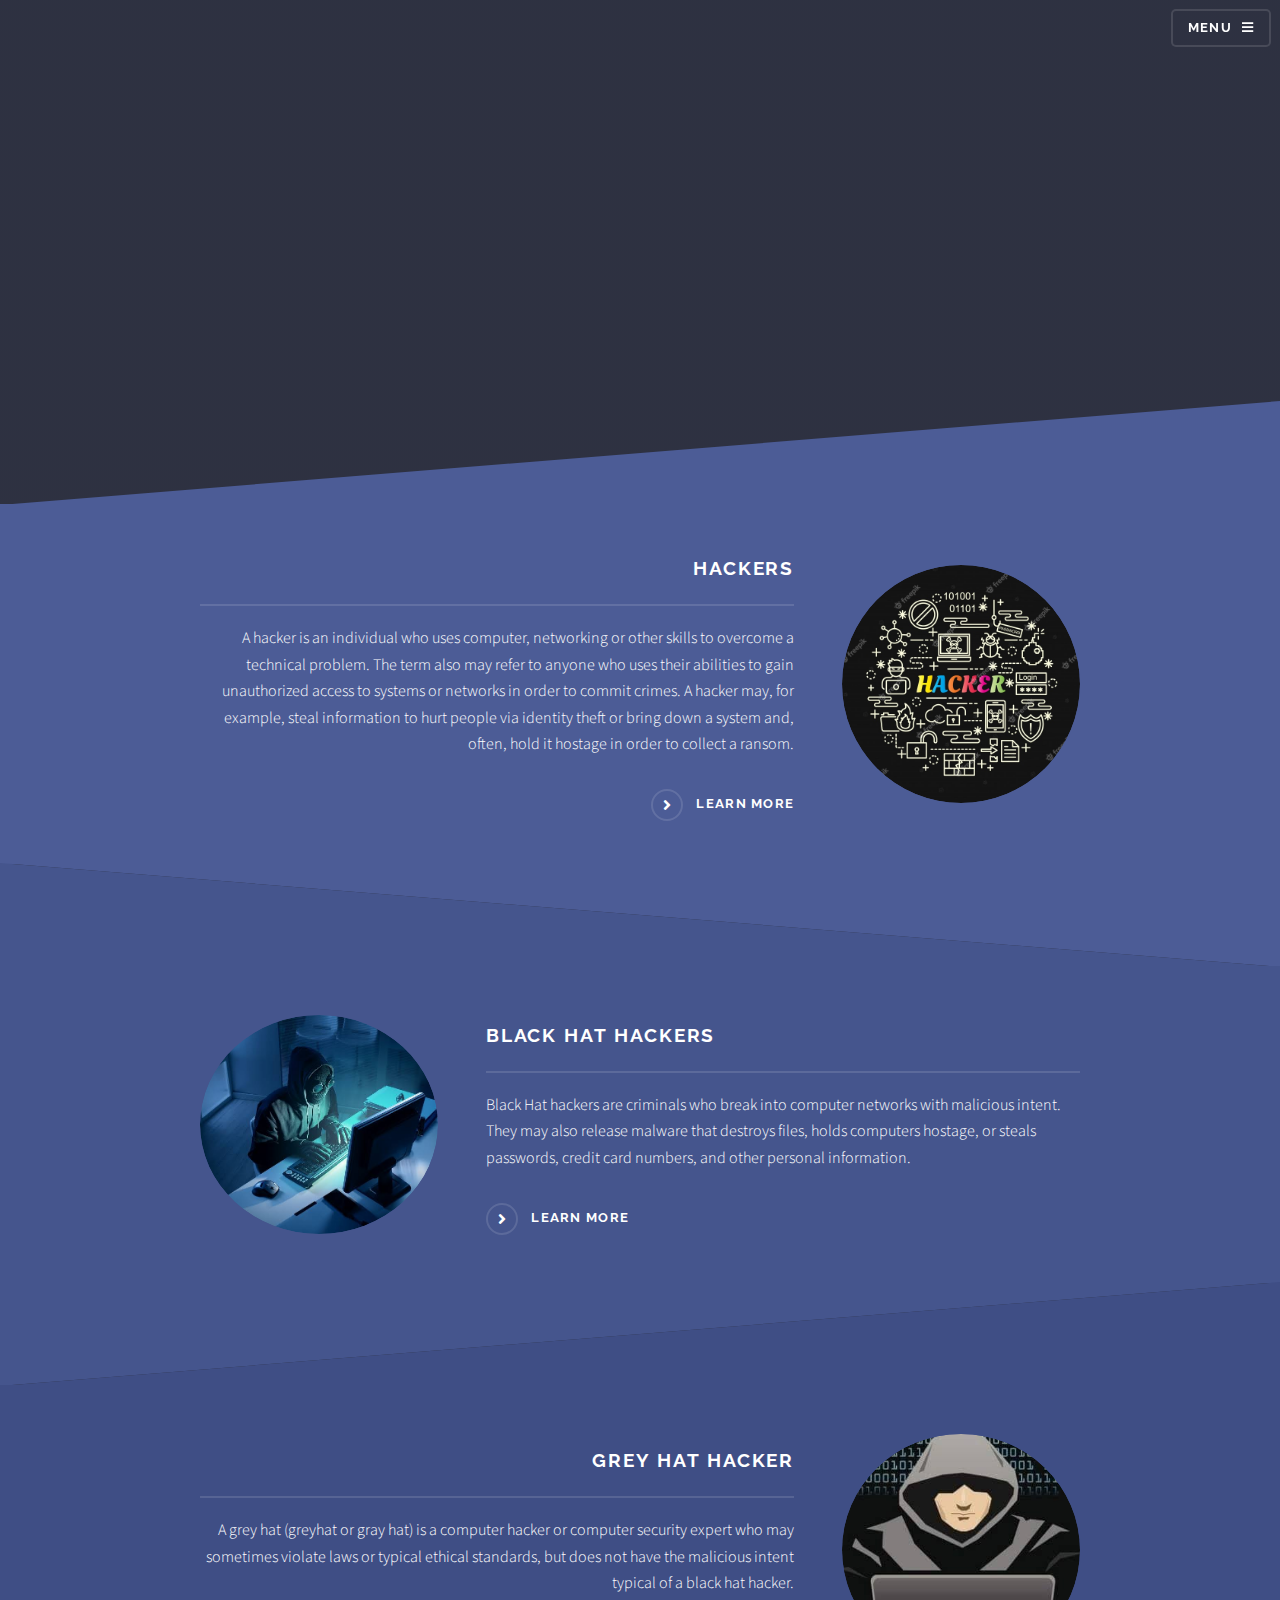
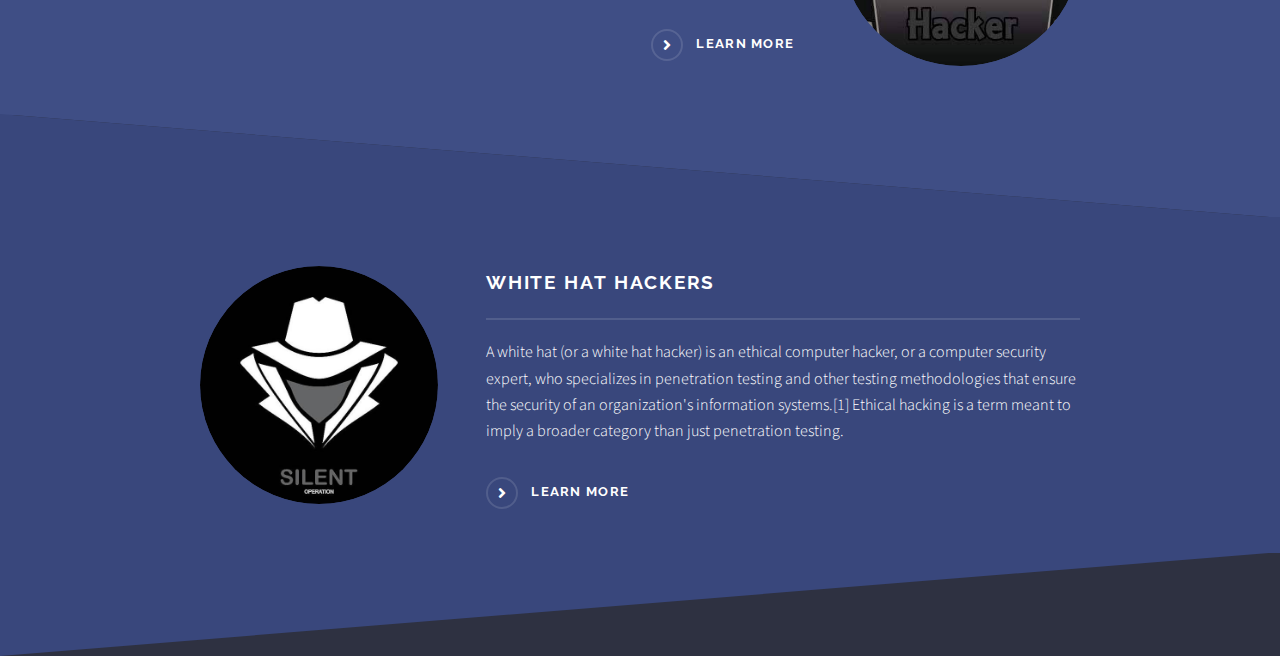
==== index.html @ c1734dd4 "Update index.html" ====
<!DOCTYPE HTML>
<!--
	Solid State by HTML5 UP
	html5up.net | @ajlkn
	Free for personal and commercial use under the CCA 3.0 license (html5up.net/license)
-->
<html>
	<head>
		<title>Portfolio</title>
		<meta charset="utf-8" />
		<meta name="viewport" content="width=device-width, initial-scale=1, user-scalable=no" />
		<link rel="stylesheet" href="assets/css/main.css" />
		<noscript><link rel="stylesheet" href="assets/css/noscript.css" /></noscript>
	</head>
	<body class="is-preload">

		<!-- Page Wrapper -->
			<div id="page-wrapper">

				<!-- Header -->
					<header id="header" class="alt">
						<h1><a href="index.html">Ethical Hacking</a></h1>
						<nav>
							<a href="#menu">Menu</a>
						</nav>
					</header>

				<!-- Menu -->
					<nav id="menu">
						<div class="inner">
							<h2>Menu</h2>
							<ul class="links">
								<li><a href="index.html">Home</a></li>
								<li><a href="#">Hacking Methods</a></li>
								<li><a href="#">Python</a></li>
								<li><a href="#">Log In</a></li>
								<li><a href="#">Sign Up</a></li>
							</ul>
							<a href="#" class="close">Close</a>
						</div>
					</nav>

				<!-- Banner -->
					<section id="banner">
						<div class="inner">
							<div class="logo"><span class="icon fa-gem"></span></div>
							<h2>Ethical Hacking</h2>
							<p>Hackers and Types of Hackers</p>
						</div>
					</section>

				<!-- Wrapper -->
					<section id="wrapper">

						<!-- One -->
							<section id="one" class="wrapper spotlight style1">
								<div class="inner">
									<a href="#" class="image"><img src="images/hacker.jpg" alt="" /></a>
									<div class="content">
										<h2 class="major">Hackers</h2>
										<p>A hacker is an individual who uses computer, networking or other skills to overcome a technical problem. The term also may refer to anyone who uses their abilities to gain unauthorized access to systems or networks in order to commit crimes. A hacker may, for example, steal information to hurt people via identity theft or bring down a system and, often, hold it hostage in order to collect a ransom.</p>
										<a href="https://en.m.wikipedia.org/wiki/Hacker" class="special">Learn more</a>
									</div>
								</div>
							</section>

						<!-- Two -->
							<section id="two" class="wrapper alt spotlight style2">
								<div class="inner">
									<a href="#" class="image"><img src="images/black.jpeg" alt="" /></a>
									<div class="content">
										<h2 class="major">Black Hat Hackers</h2>
										<p>Black Hat hackers are criminals who break into computer networks with malicious intent. They may also release malware that destroys files, holds computers hostage, or steals passwords, credit card numbers, and other personal information.</p>
										<a href="https://www.kaspersky.com/resource-center/threats/black-hat-hacker" class="special">Learn more</a>
									</div>
								</div>
							</section>

						<!-- Three -->
							<section id="three" class="wrapper spotlight style3">
								<div class="inner">
									<a href="#" class="image"><img src="images/grey1.jpeg" alt="" /></a>
									<div class="content">
										<h2 class="major">Grey Hat Hacker</h2>
										<p>A grey hat (greyhat or gray hat) is a computer hacker or computer security expert who may sometimes violate laws or typical ethical standards, but does not have the malicious intent typical of a black hat hacker.</p>
										<a href="https://en.m.wikipedia.org/wiki/Grey_hat" class="special">Learn more</a>
									</div>
								</div>
							</section>

      <!-- four -->
							<section id="four" class="wrapper alt spotlight style4">
								<div class="inner">
									<a href="#" class="image"><img src="images/white1.jpeg" alt="" /></a>
									<div class="content">
										<h2 class="major">White Hat Hackers</h2>
										<p>A white hat (or a white hat hacker) is an ethical computer hacker, or a computer security expert, who specializes in penetration testing and other testing methodologies that ensure the security of an organization's information systems.[1] Ethical hacking is a term meant to imply a broader category than just penetration testing.</p>
										<a href="https://en.m.wikipedia.org/wiki/White_hat_(computer_security)" class="special">Learn more</a>
									</div>
								</div>
							</section>

					</section>
			</div>

		<!-- Scripts -->
			<script src="assets/js/jquery.min.js"></script>
			<script src="assets/js/jquery.scrollex.min.js"></script>
			<script src="assets/js/browser.min.js"></script>
			<script src="assets/js/breakpoints.min.js"></script>
			<script src="assets/js/util.js"></script>
			<script src="assets/js/main.js"></script>

	</body>
</html>
---- assets/css/main.css ----
@import url(fontawesome-all.min.css);
@import url("https://fonts.googleapis.com/css?family=Raleway:200,700|Source+Sans+Pro:300,600,300italic,600italic");

/*
	Solid State by HTML5 UP
	html5up.net | @ajlkn
	Free for personal and commercial use under the CCA 3.0 license (html5up.net/license)
*/

html, body, div, span, applet, object,
iframe, h1, h2, h3, h4, h5, h6, p, blockquote,
pre, a, abbr, acronym, address, big, cite,
code, del, dfn, em, img, ins, kbd, q, s, samp,
small, strike, strong, sub, sup, tt, var, b,
u, i, center, dl, dt, dd, ol, ul, li, fieldset,
form, label, legend, table, caption, tbody,
tfoot, thead, tr, th, td, article, aside,
canvas, details, embed, figure, figcaption,
footer, header, hgroup, menu, nav, output, ruby,
section, summary, time, mark, audio, video {
	margin: 0;
	padding: 0;
	border: 0;
	font-size: 100%;
	font: inherit;
	vertical-align: baseline;}

article, aside, details, figcaption, figure,
footer, header, hgroup, menu, nav, section {
	display: block;}

body {
	line-height: 1;
}

ol, ul {
	list-style: none;
}

blockquote, q {
	quotes: none;
}

	blockquote:before, blockquote:after, q:before, q:after {
		content: '';
		content: none;
	}

table {
	border-collapse: collapse;
	border-spacing: 0;
}

body {
	-webkit-text-size-adjust: none;
}

mark {
	background-color: transparent;
	color: inherit;
}

input::-moz-focus-inner {
	border: 0;
	padding: 0;
}

input, select, textarea {
	-moz-appearance: none;
	-webkit-appearance: none;
	-ms-appearance: none;
	appearance: none;
}

/* Basic */

	@-ms-viewport {
		width: device-width;
	}

	body {
		-ms-overflow-style: scrollbar;
	}

	@media screen and (max-width: 480px) {

		html, body {
			min-width: 320px;
		}

	}

	html {
		box-sizing: border-box;
	}

	*, *:before, *:after {
		box-sizing: inherit;
	}

	body {
		background-color: #2e3141;
		background-image: linear-gradient(to top, rgba(46, 49, 65, 0.8), rgba(46, 49, 65, 0.8)), url("../../images/bg.jpg");
		background-size: auto, cover;
		background-attachment: fixed, fixed;
		background-position: center, center;
	}

		body.is-preload *, body.is-preload *:before, body.is-preload *:after {
			-moz-animation: none !important;
			-webkit-animation: none !important;
			-ms-animation: none !important;
			animation: none !important;
			-moz-transition: none !important;
			-webkit-transition: none !important;
			-ms-transition: none !important;
			transition: none !important;
		}

/* Type */

	body, input, select, textarea {
		color: #ffffff;
		font-family: "Source Sans Pro", Helvetica, sans-serif;
		font-size: 16.5pt;
		font-weight: 300;
		line-height: 1.65;
	}

		@media screen and (max-width: 1680px) {

			body, input, select, textarea {
				font-size: 13pt;
			}

		}

		@media screen and (max-width: 1280px) {

			body, input, select, textarea {
				font-size: 12pt;
			}

		}

		@media screen and (max-width: 980px) {

			body, input, select, textarea {
				font-size: 12pt;
			}

		}

		@media screen and (max-width: 736px) {

			body, input, select, textarea {
				font-size: 12pt;
			}

		}

		@media screen and (max-width: 480px) {

			body, input, select, textarea {
				font-size: 12pt;
			}

		}

	a {
		-moz-transition: color 0.2s ease-in-out, border-bottom-color 0.2s ease-in-out;
		-webkit-transition: color 0.2s ease-in-out, border-bottom-color 0.2s ease-in-out;
		-ms-transition: color 0.2s ease-in-out, border-bottom-color 0.2s ease-in-out;
		transition: color 0.2s ease-in-out, border-bottom-color 0.2s ease-in-out;
		border-bottom: dotted 1px rgba(255, 255, 255, 0.35);
		color: #ffffff;
		text-decoration: none;
	}

		a:hover {
			border-bottom-color: transparent;
			color: #ffffff !important;
		}

		a.special:not(.button) {
			text-decoration: none;
			border-bottom: 0;
			display: block;
			font-family: Raleway, Helvetica, sans-serif;
			font-size: 0.8em;
			font-weight: 700;
			letter-spacing: 0.1em;
			margin: 0 0 2em 0;
			text-transform: uppercase;
		}

			a.special:not(.button):before {
				-moz-osx-font-smoothing: grayscale;
				-webkit-font-smoothing: antialiased;
				display: inline-block;
				font-style: normal;
				font-variant: normal;
				text-rendering: auto;
				line-height: 1;
				text-transform: none !important;
				font-family: 'Font Awesome 5 Free';
				font-weight: 900;
			}

			a.special:not(.button):before {
				-moz-transition: background-color 0.2s ease-in-out;
				-webkit-transition: background-color 0.2s ease-in-out;
				-ms-transition: background-color 0.2s ease-in-out;
				transition: background-color 0.2s ease-in-out;
				border-radius: 100%;
				border: solid 2px rgba(255, 255, 255, 0.125);
				content: '\f105';
				display: inline-block;
				font-size: 1.25em;
				height: 2em;
				line-height: 1.75em;
				margin-right: 0.85em;
				text-align: center;
				text-indent: 0.15em;
				vertical-align: middle;
				width: 2em;
			}

			a.special:not(.button):hover:before {
				background-color: rgba(255, 255, 255, 0.025);
			}

			a.special:not(.button):active:before {
				background-color: rgba(255, 255, 255, 0.075);
			}

	strong, b {
		color: #ffffff;
		font-weight: 600;
	}

	em, i {
		font-style: italic;
	}

	p {
		margin: 0 0 2em 0;
	}

	h1, h2, h3, h4, h5, h6 {
		color: #ffffff;
		font-family: Raleway, Helvetica, sans-serif;
		font-weight: 700;
		letter-spacing: 0.1em;
		margin: 0 0 1em 0;
		text-transform: uppercase;
	}

		h1 a, h2 a, h3 a, h4 a, h5 a, h6 a {
			color: inherit;
			text-decoration: none;
			border-bottom: 0;
		}

		h1 span, h2 span, h3 span, h4 span, h5 span, h6 span {
			font-weight: 200;
		}

		h1.major, h2.major, h3.major, h4.major, h5.major, h6.major {
			padding-bottom: 1em;
			border-bottom: solid 2px rgba(255, 255, 255, 0.125);
		}

	h2 {
		font-size: 1.2em;
	}

	h3 {
		font-size: 0.9em;
	}

	h4 {
		font-size: 0.7em;
	}

	h5 {
		font-size: 0.7em;
	}

	h6 {
		font-size: 0.7em;
	}

	@media screen and (max-width: 736px) {

		h2 {
			font-size: 1em;
		}

		h3 {
			font-size: 0.8em;
		}

	}

	sub {
		font-size: 0.8em;
		position: relative;
		top: 0.5em;
	}

	sup {
		font-size: 0.8em;
		position: relative;
		top: -0.5em;
	}

	blockquote {
		border-left: solid 4px rgba(255, 255, 255, 0.125);
		font-style: italic;
		margin: 0 0 2em 0;
		padding: 0.5em 0 0.5em 2em;
	}

	code {
		background: rgba(255, 255, 255, 0.025);
		border-radius: 5px;
		border: solid 2px rgba(255, 255, 255, 0.125);
		font-family: "Courier New", monospace;
		font-size: 0.9em;
		margin: 0 0.25em;
		padding: 0.25em 0.65em;
	}

	pre {
		-webkit-overflow-scrolling: touch;
		font-family: "Courier New", monospace;
		font-size: 0.9em;
		margin: 0 0 2em 0;
	}

		pre code {
			display: block;
			line-height: 1.75em;
			padding: 1em 1.5em;
			overflow-x: auto;
		}

	hr {
		border: 0;
		border-bottom: solid 2px rgba(255, 255, 255, 0.125);
		margin: 2.5em 0;
	}

		hr.major {
			margin: 4em 0;
		}

	.align-left {
		text-align: left;
	}

	.align-center {
		text-align: center;
	}

	.align-right {
		text-align: right;
	}

/* Row */

	.row {
		display: flex;
		flex-wrap: wrap;
		box-sizing: border-box;
		align-items: stretch;
	}

		.row > * {
			box-sizing: border-box;
		}

		.row.gtr-uniform > * > :last-child {
			margin-bottom: 0;
		}

		.row.aln-left {
			justify-content: flex-start;
		}

		.row.aln-center {
			justify-content: center;
		}

		.row.aln-right {
			justify-content: flex-end;
		}

		.row.aln-top {
			align-items: flex-start;
		}

		.row.aln-middle {
			align-items: center;
		}

		.row.aln-bottom {
			align-items: flex-end;
		}

		.row > .imp {
			order: -1;
		}

		.row > .col-1 {
			width: 8.33333%;
		}

		.row > .off-1 {
			margin-left: 8.33333%;
		}

		.row > .col-2 {
			width: 16.66667%;
		}

		.row > .off-2 {
			margin-left: 16.66667%;
		}

		.row > .col-3 {
			width: 25%;
		}

		.row > .off-3 {
			margin-left: 25%;
		}

		.row > .col-4 {
			width: 33.33333%;
		}

		.row > .off-4 {
			margin-left: 33.33333%;
		}

		.row > .col-5 {
			width: 41.66667%;
		}

		.row > .off-5 {
			margin-left: 41.66667%;
		}

		.row > .col-6 {
			width: 50%;
		}

		.row > .off-6 {
			margin-left: 50%;
		}

		.row > .col-7 {
			width: 58.33333%;
		}

		.row > .off-7 {
			margin-left: 58.33333%;
		}

		.row > .col-8 {
			width: 66.66667%;
		}

		.row > .off-8 {
			margin-left: 66.66667%;
		}

		.row > .col-9 {
			width: 75%;
		}

		.row > .off-9 {
			margin-left: 75%;
		}

		.row > .col-10 {
			width: 83.33333%;
		}

		.row > .off-10 {
			margin-left: 83.33333%;
		}

		.row > .col-11 {
			width: 91.66667%;
		}

		.row > .off-11 {
			margin-left: 91.66667%;
		}

		.row > .col-12 {
			width: 100%;
		}

		.row > .off-12 {
			margin-left: 100%;
		}

		.row.gtr-0 {
			margin-top: 0;
			margin-left: 0em;
		}

			.row.gtr-0 > * {
				padding: 0 0 0 0em;
			}

			.row.gtr-0.gtr-uniform {
				margin-top: 0em;
			}

				.row.gtr-0.gtr-uniform > * {
					padding-top: 0em;
				}

		.row.gtr-25 {
			margin-top: 0;
			margin-left: -0.4375em;
		}

			.row.gtr-25 > * {
				padding: 0 0 0 0.4375em;
			}

			.row.gtr-25.gtr-uniform {
				margin-top: -0.4375em;
			}

				.row.gtr-25.gtr-uniform > * {
					padding-top: 0.4375em;
				}

		.row.gtr-50 {
			margin-top: 0;
			margin-left: -0.875em;
		}

			.row.gtr-50 > * {
				padding: 0 0 0 0.875em;
			}

			.row.gtr-50.gtr-uniform {
				margin-top: -0.875em;
			}

				.row.gtr-50.gtr-uniform > * {
					padding-top: 0.875em;
				}

		.row {
			margin-top: 0;
			margin-left: -1.75em;
		}

			.row > * {
				padding: 0 0 0 1.75em;
			}

			.row.gtr-uniform {
				margin-top: -1.75em;
			}

				.row.gtr-uniform > * {
					padding-top: 1.75em;
				}

		.row.gtr-150 {
			margin-top: 0;
			margin-left: -2.625em;
		}

			.row.gtr-150 > * {
				padding: 0 0 0 2.625em;
			}

			.row.gtr-150.gtr-uniform {
				margin-top: -2.625em;
			}

				.row.gtr-150.gtr-uniform > * {
					padding-top: 2.625em;
				}

		.row.gtr-200 {
			margin-top: 0;
			margin-left: -3.5em;
		}

			.row.gtr-200 > * {
				padding: 0 0 0 3.5em;
			}

			.row.gtr-200.gtr-uniform {
				margin-top: -3.5em;
			}

				.row.gtr-200.gtr-uniform > * {
					padding-top: 3.5em;
				}

		@media screen and (max-width: 1680px) {

			.row {
				display: flex;
				flex-wrap: wrap;
				box-sizing: border-box;
				align-items: stretch;
			}

				.row > * {
					box-sizing: border-box;
				}

				.row.gtr-uniform > * > :last-child {
					margin-bottom: 0;
				}

				.row.aln-left {
					justify-content: flex-start;
				}

				.row.aln-center {
					justify-content: center;
				}

				.row.aln-right {
					justify-content: flex-end;
				}

				.row.aln-top {
					align-items: flex-start;
				}

				.row.aln-middle {
					align-items: center;
				}

				.row.aln-bottom {
					align-items: flex-end;
				}

				.row > .imp-xlarge {
					order: -1;
				}

				.row > .col-1-xlarge {
					width: 8.33333%;
				}

				.row > .off-1-xlarge {
					margin-left: 8.33333%;
				}

				.row > .col-2-xlarge {
					width: 16.66667%;
				}

				.row > .off-2-xlarge {
					margin-left: 16.66667%;
				}

				.row > .col-3-xlarge {
					width: 25%;
				}

				.row > .off-3-xlarge {
					margin-left: 25%;
				}

				.row > .col-4-xlarge {
					width: 33.33333%;
				}

				.row > .off-4-xlarge {
					margin-left: 33.33333%;
				}

				.row > .col-5-xlarge {
					width: 41.66667%;
				}

				.row > .off-5-xlarge {
					margin-left: 41.66667%;
				}

				.row > .col-6-xlarge {
					width: 50%;
				}

				.row > .off-6-xlarge {
					margin-left: 50%;
				}

				.row > .col-7-xlarge {
					width: 58.33333%;
				}

				.row > .off-7-xlarge {
					margin-left: 58.33333%;
				}

				.row > .col-8-xlarge {
					width: 66.66667%;
				}

				.row > .off-8-xlarge {
					margin-left: 66.66667%;
				}

				.row > .col-9-xlarge {
					width: 75%;
				}

				.row > .off-9-xlarge {
					margin-left: 75%;
				}

				.row > .col-10-xlarge {
					width: 83.33333%;
				}

				.row > .off-10-xlarge {
					margin-left: 83.33333%;
				}

				.row > .col-11-xlarge {
					width: 91.66667%;
				}

				.row > .off-11-xlarge {
					margin-left: 91.66667%;
				}

				.row > .col-12-xlarge {
					width: 100%;
				}

				.row > .off-12-xlarge {
					margin-left: 100%;
				}

				.row.gtr-0 {
					margin-top: 0;
					margin-left: 0em;
				}

					.row.gtr-0 > * {
						padding: 0 0 0 0em;
					}

					.row.gtr-0.gtr-uniform {
						margin-top: 0em;
					}

						.row.gtr-0.gtr-uniform > * {
							padding-top: 0em;
						}

				.row.gtr-25 {
					margin-top: 0;
					margin-left: -0.4375em;
				}

					.row.gtr-25 > * {
						padding: 0 0 0 0.4375em;
					}

					.row.gtr-25.gtr-uniform {
						margin-top: -0.4375em;
					}

						.row.gtr-25.gtr-uniform > * {
							padding-top: 0.4375em;
						}

				.row.gtr-50 {
					margin-top: 0;
					margin-left: -0.875em;
				}

					.row.gtr-50 > * {
						padding: 0 0 0 0.875em;
					}

					.row.gtr-50.gtr-uniform {
						margin-top: -0.875em;
					}

						.row.gtr-50.gtr-uniform > * {
							padding-top: 0.875em;
						}

				.row {
					margin-top: 0;
					margin-left: -1.75em;
				}

					.row > * {
						padding: 0 0 0 1.75em;
					}

					.row.gtr-uniform {
						margin-top: -1.75em;
					}

						.row.gtr-uniform > * {
							padding-top: 1.75em;
						}

				.row.gtr-150 {
					margin-top: 0;
					margin-left: -2.625em;
				}

					.row.gtr-150 > * {
						padding: 0 0 0 2.625em;
					}

					.row.gtr-150.gtr-uniform {
						margin-top: -2.625em;
					}

						.row.gtr-150.gtr-uniform > * {
							padding-top: 2.625em;
						}

				.row.gtr-200 {
					margin-top: 0;
					margin-left: -3.5em;
				}

					.row.gtr-200 > * {
						padding: 0 0 0 3.5em;
					}

					.row.gtr-200.gtr-uniform {
						margin-top: -3.5em;
					}

						.row.gtr-200.gtr-uniform > * {
							padding-top: 3.5em;
						}

		}

		@media screen and (max-width: 1280px) {

			.row {
				display: flex;
				flex-wrap: wrap;
				box-sizing: border-box;
				align-items: stretch;
			}

				.row > * {
					box-sizing: border-box;
				}

				.row.gtr-uniform > * > :last-child {
					margin-bottom: 0;
				}

				.row.aln-left {
					justify-content: flex-start;
				}

				.row.aln-center {
					justify-content: center;
				}

				.row.aln-right {
					justify-content: flex-end;
				}

				.row.aln-top {
					align-items: flex-start;
				}

				.row.aln-middle {
					align-items: center;
				}

				.row.aln-bottom {
					align-items: flex-end;
				}

				.row > .imp-large {
					order: -1;
				}

				.row > .col-1-large {
					width: 8.33333%;
				}

				.row > .off-1-large {
					margin-left: 8.33333%;
				}

				.row > .col-2-large {
					width: 16.66667%;
				}

				.row > .off-2-large {
					margin-left: 16.66667%;
				}

				.row > .col-3-large {
					width: 25%;
				}

				.row > .off-3-large {
					margin-left: 25%;
				}

				.row > .col-4-large {
					width: 33.33333%;
				}

				.row > .off-4-large {
					margin-left: 33.33333%;
				}

				.row > .col-5-large {
					width: 41.66667%;
				}

				.row > .off-5-large {
					margin-left: 41.66667%;
				}

				.row > .col-6-large {
					width: 50%;
				}

				.row > .off-6-large {
					margin-left: 50%;
				}

				.row > .col-7-large {
					width: 58.33333%;
				}

				.row > .off-7-large {
					margin-left: 58.33333%;
				}

				.row > .col-8-large {
					width: 66.66667%;
				}

				.row > .off-8-large {
					margin-left: 66.66667%;
				}

				.row > .col-9-large {
					width: 75%;
				}

				.row > .off-9-large {
					margin-left: 75%;
				}

				.row > .col-10-large {
					width: 83.33333%;
				}

				.row > .off-10-large {
					margin-left: 83.33333%;
				}

				.row > .col-11-large {
					width: 91.66667%;
				}

				.row > .off-11-large {
					margin-left: 91.66667%;
				}

				.row > .col-12-large {
					width: 100%;
				}

				.row > .off-12-large {
					margin-left: 100%;
				}

				.row.gtr-0 {
					margin-top: 0;
					margin-left: 0em;
				}

					.row.gtr-0 > * {
						padding: 0 0 0 0em;
					}

					.row.gtr-0.gtr-uniform {
						margin-top: 0em;
					}

						.row.gtr-0.gtr-uniform > * {
							padding-top: 0em;
						}

				.row.gtr-25 {
					margin-top: 0;
					margin-left: -0.4375em;
				}

					.row.gtr-25 > * {
						padding: 0 0 0 0.4375em;
					}

					.row.gtr-25.gtr-uniform {
						margin-top: -0.4375em;
					}

						.row.gtr-25.gtr-uniform > * {
							padding-top: 0.4375em;
						}

				.row.gtr-50 {
					margin-top: 0;
					margin-left: -0.875em;
				}

					.row.gtr-50 > * {
						padding: 0 0 0 0.875em;
					}

					.row.gtr-50.gtr-uniform {
						margin-top: -0.875em;
					}

						.row.gtr-50.gtr-uniform > * {
							padding-top: 0.875em;
						}

				.row {
					margin-top: 0;
					margin-left: -1.75em;
				}

					.row > * {
						padding: 0 0 0 1.75em;
					}

					.row.gtr-uniform {
						margin-top: -1.75em;
					}

						.row.gtr-uniform > * {
							padding-top: 1.75em;
						}

				.row.gtr-150 {
					margin-top: 0;
					margin-left: -2.625em;
				}

					.row.gtr-150 > * {
						padding: 0 0 0 2.625em;
					}

					.row.gtr-150.gtr-uniform {
						margin-top: -2.625em;
					}

						.row.gtr-150.gtr-uniform > * {
							padding-top: 2.625em;
						}

				.row.gtr-200 {
					margin-top: 0;
					margin-left: -3.5em;
				}

					.row.gtr-200 > * {
						padding: 0 0 0 3.5em;
					}

					.row.gtr-200.gtr-uniform {
						margin-top: -3.5em;
					}

						.row.gtr-200.gtr-uniform > * {
							padding-top: 3.5em;
						}

		}

		@media screen and (max-width: 980px) {

			.row {
				display: flex;
				flex-wrap: wrap;
				box-sizing: border-box;
				align-items: stretch;
			}

				.row > * {
					box-sizing: border-box;
				}

				.row.gtr-uniform > * > :last-child {
					margin-bottom: 0;
				}

				.row.aln-left {
					justify-content: flex-start;
				}

				.row.aln-center {
					justify-content: center;
				}

				.row.aln-right {
					justify-content: flex-end;
				}

				.row.aln-top {
					align-items: flex-start;
				}

				.row.aln-middle {
					align-items: center;
				}

				.row.aln-bottom {
					align-items: flex-end;
				}

				.row > .imp-medium {
					order: -1;
				}

				.row > .col-1-medium {
					width: 8.33333%;
				}

				.row > .off-1-medium {
					margin-left: 8.33333%;
				}

				.row > .col-2-medium {
					width: 16.66667%;
				}

				.row > .off-2-medium {
					margin-left: 16.66667%;
				}

				.row > .col-3-medium {
					width: 25%;
				}

				.row > .off-3-medium {
					margin-left: 25%;
				}

				.row > .col-4-medium {
					width: 33.33333%;
				}

				.row > .off-4-medium {
					margin-left: 33.33333%;
				}

				.row > .col-5-medium {
					width: 41.66667%;
				}

				.row > .off-5-medium {
					margin-left: 41.66667%;
				}

				.row > .col-6-medium {
					width: 50%;
				}

				.row > .off-6-medium {
					margin-left: 50%;
				}

				.row > .col-7-medium {
					width: 58.33333%;
				}

				.row > .off-7-medium {
					margin-left: 58.33333%;
				}

				.row > .col-8-medium {
					width: 66.66667%;
				}

				.row > .off-8-medium {
					margin-left: 66.66667%;
				}

				.row > .col-9-medium {
					width: 75%;
				}

				.row > .off-9-medium {
					margin-left: 75%;
				}

				.row > .col-10-medium {
					width: 83.33333%;
				}

				.row > .off-10-medium {
					margin-left: 83.33333%;
				}

				.row > .col-11-medium {
					width: 91.66667%;
				}

				.row > .off-11-medium {
					margin-left: 91.66667%;
				}

				.row > .col-12-medium {
					width: 100%;
				}

				.row > .off-12-medium {
					margin-left: 100%;
				}

				.row.gtr-0 {
					margin-top: 0;
					margin-left: 0em;
				}

					.row.gtr-0 > * {
						padding: 0 0 0 0em;
					}

					.row.gtr-0.gtr-uniform {
						margin-top: 0em;
					}

						.row.gtr-0.gtr-uniform > * {
							padding-top: 0em;
						}

				.row.gtr-25 {
					margin-top: 0;
					margin-left: -0.4375em;
				}

					.row.gtr-25 > * {
						padding: 0 0 0 0.4375em;
					}

					.row.gtr-25.gtr-uniform {
						margin-top: -0.4375em;
					}

						.row.gtr-25.gtr-uniform > * {
							padding-top: 0.4375em;
						}

				.row.gtr-50 {
					margin-top: 0;
					margin-left: -0.875em;
				}

					.row.gtr-50 > * {
						padding: 0 0 0 0.875em;
					}

					.row.gtr-50.gtr-uniform {
						margin-top: -0.875em;
					}

						.row.gtr-50.gtr-uniform > * {
							padding-top: 0.875em;
						}

				.row {
					margin-top: 0;
					margin-left: -1.75em;
				}

					.row > * {
						padding: 0 0 0 1.75em;
					}

					.row.gtr-uniform {
						margin-top: -1.75em;
					}

						.row.gtr-uniform > * {
							padding-top: 1.75em;
						}

				.row.gtr-150 {
					margin-top: 0;
					margin-left: -2.625em;
				}

					.row.gtr-150 > * {
						padding: 0 0 0 2.625em;
					}

					.row.gtr-150.gtr-uniform {
						margin-top: -2.625em;
					}

						.row.gtr-150.gtr-uniform > * {
							padding-top: 2.625em;
						}

				.row.gtr-200 {
					margin-top: 0;
					margin-left: -3.5em;
				}

					.row.gtr-200 > * {
						padding: 0 0 0 3.5em;
					}

					.row.gtr-200.gtr-uniform {
						margin-top: -3.5em;
					}

						.row.gtr-200.gtr-uniform > * {
							padding-top: 3.5em;
						}

		}

		@media screen and (max-width: 736px) {

			.row {
				display: flex;
				flex-wrap: wrap;
				box-sizing: border-box;
				align-items: stretch;
			}

				.row > * {
					box-sizing: border-box;
				}

				.row.gtr-uniform > * > :last-child {
					margin-bottom: 0;
				}

				.row.aln-left {
					justify-content: flex-start;
				}

				.row.aln-center {
					justify-content: center;
				}

				.row.aln-right {
					justify-content: flex-end;
				}

				.row.aln-top {
					align-items: flex-start;
				}

				.row.aln-middle {
					align-items: center;
				}

				.row.aln-bottom {
					align-items: flex-end;
				}

				.row > .imp-small {
					order: -1;
				}

				.row > .col-1-small {
					width: 8.33333%;
				}

				.row > .off-1-small {
					margin-left: 8.33333%;
				}

				.row > .col-2-small {
					width: 16.66667%;
				}

				.row > .off-2-small {
					margin-left: 16.66667%;
				}

				.row > .col-3-small {
					width: 25%;
				}

				.row > .off-3-small {
					margin-left: 25%;
				}

				.row > .col-4-small {
					width: 33.33333%;
				}

				.row > .off-4-small {
					margin-left: 33.33333%;
				}

				.row > .col-5-small {
					width: 41.66667%;
				}

				.row > .off-5-small {
					margin-left: 41.66667%;
				}

				.row > .col-6-small {
					width: 50%;
				}

				.row > .off-6-small {
					margin-left: 50%;
				}

				.row > .col-7-small {
					width: 58.33333%;
				}

				.row > .off-7-small {
					margin-left: 58.33333%;
				}

				.row > .col-8-small {
					width: 66.66667%;
				}

				.row > .off-8-small {
					margin-left: 66.66667%;
				}

				.row > .col-9-small {
					width: 75%;
				}

				.row > .off-9-small {
					margin-left: 75%;
				}

				.row > .col-10-small {
					width: 83.33333%;
				}

				.row > .off-10-small {
					margin-left: 83.33333%;
				}

				.row > .col-11-small {
					width: 91.66667%;
				}

				.row > .off-11-small {
					margin-left: 91.66667%;
				}

				.row > .col-12-small {
					width: 100%;
				}

				.row > .off-12-small {
					margin-left: 100%;
				}

				.row.gtr-0 {
					margin-top: 0;
					margin-left: 0em;
				}

					.row.gtr-0 > * {
						padding: 0 0 0 0em;
					}

					.row.gtr-0.gtr-uniform {
						margin-top: 0em;
					}

						.row.gtr-0.gtr-uniform > * {
							padding-top: 0em;
						}

				.row.gtr-25 {
					margin-top: 0;
					margin-left: -0.3125em;
				}

					.row.gtr-25 > * {
						padding: 0 0 0 0.3125em;
					}

					.row.gtr-25.gtr-uniform {
						margin-top: -0.3125em;
					}

						.row.gtr-25.gtr-uniform > * {
							padding-top: 0.3125em;
						}

				.row.gtr-50 {
					margin-top: 0;
					margin-left: -0.625em;
				}

					.row.gtr-50 > * {
						padding: 0 0 0 0.625em;
					}

					.row.gtr-50.gtr-uniform {
						margin-top: -0.625em;
					}

						.row.gtr-50.gtr-uniform > * {
							padding-top: 0.625em;
						}

				.row {
					margin-top: 0;
					margin-left: -1.25em;
				}

					.row > * {
						padding: 0 0 0 1.25em;
					}

					.row.gtr-uniform {
						margin-top: -1.25em;
					}

						.row.gtr-uniform > * {
							padding-top: 1.25em;
						}

				.row.gtr-150 {
					margin-top: 0;
					margin-left: -1.875em;
				}

					.row.gtr-150 > * {
						padding: 0 0 0 1.875em;
					}

					.row.gtr-150.gtr-uniform {
						margin-top: -1.875em;
					}

						.row.gtr-150.gtr-uniform > * {
							padding-top: 1.875em;
						}

				.row.gtr-200 {
					margin-top: 0;
					margin-left: -2.5em;
				}

					.row.gtr-200 > * {
						padding: 0 0 0 2.5em;
					}

					.row.gtr-200.gtr-uniform {
						margin-top: -2.5em;
					}

						.row.gtr-200.gtr-uniform > * {
							padding-top: 2.5em;
						}

		}

		@media screen and (max-width: 480px) {

			.row {
				display: flex;
				flex-wrap: wrap;
				box-sizing: border-box;
				align-items: stretch;
			}

				.row > * {
					box-sizing: border-box;
				}

				.row.gtr-uniform > * > :last-child {
					margin-bottom: 0;
				}

				.row.aln-left {
					justify-content: flex-start;
				}

				.row.aln-center {
					justify-content: center;
				}

				.row.aln-right {
					justify-content: flex-end;
				}

				.row.aln-top {
					align-items: flex-start;
				}

				.row.aln-middle {
					align-items: center;
				}

				.row.aln-bottom {
					align-items: flex-end;
				}

				.row > .imp-xsmall {
					order: -1;
				}

				.row > .col-1-xsmall {
					width: 8.33333%;
				}

				.row > .off-1-xsmall {
					margin-left: 8.33333%;
				}

				.row > .col-2-xsmall {
					width: 16.66667%;
				}

				.row > .off-2-xsmall {
					margin-left: 16.66667%;
				}

				.row > .col-3-xsmall {
					width: 25%;
				}

				.row > .off-3-xsmall {
					margin-left: 25%;
				}

				.row > .col-4-xsmall {
					width: 33.33333%;
				}

				.row > .off-4-xsmall {
					margin-left: 33.33333%;
				}

				.row > .col-5-xsmall {
					width: 41.66667%;
				}

				.row > .off-5-xsmall {
					margin-left: 41.66667%;
				}

				.row > .col-6-xsmall {
					width: 50%;
				}

				.row > .off-6-xsmall {
					margin-left: 50%;
				}

				.row > .col-7-xsmall {
					width: 58.33333%;
				}

				.row > .off-7-xsmall {
					margin-left: 58.33333%;
				}

				.row > .col-8-xsmall {
					width: 66.66667%;
				}

				.row > .off-8-xsmall {
					margin-left: 66.66667%;
				}

				.row > .col-9-xsmall {
					width: 75%;
				}

				.row > .off-9-xsmall {
					margin-left: 75%;
				}

				.row > .col-10-xsmall {
					width: 83.33333%;
				}

				.row > .off-10-xsmall {
					margin-left: 83.33333%;
				}

				.row > .col-11-xsmall {
					width: 91.66667%;
				}

				.row > .off-11-xsmall {
					margin-left: 91.66667%;
				}

				.row > .col-12-xsmall {
					width: 100%;
				}

				.row > .off-12-xsmall {
					margin-left: 100%;
				}

				.row.gtr-0 {
					margin-top: 0;
					margin-left: 0em;
				}

					.row.gtr-0 > * {
						padding: 0 0 0 0em;
					}

					.row.gtr-0.gtr-uniform {
						margin-top: 0em;
					}

						.row.gtr-0.gtr-uniform > * {
							padding-top: 0em;
						}

				.row.gtr-25 {
					margin-top: 0;
					margin-left: -0.3125em;
				}

					.row.gtr-25 > * {
						padding: 0 0 0 0.3125em;
					}

					.row.gtr-25.gtr-uniform {
						margin-top: -0.3125em;
					}

						.row.gtr-25.gtr-uniform > * {
							padding-top: 0.3125em;
						}

				.row.gtr-50 {
					margin-top: 0;
					margin-left: -0.625em;
				}

					.row.gtr-50 > * {
						padding: 0 0 0 0.625em;
					}

					.row.gtr-50.gtr-uniform {
						margin-top: -0.625em;
					}

						.row.gtr-50.gtr-uniform > * {
							padding-top: 0.625em;
						}

				.row {
					margin-top: 0;
					margin-left: -1.25em;
				}

					.row > * {
						padding: 0 0 0 1.25em;
					}

					.row.gtr-uniform {
						margin-top: -1.25em;
					}

						.row.gtr-uniform > * {
							padding-top: 1.25em;
						}

				.row.gtr-150 {
					margin-top: 0;
					margin-left: -1.875em;
				}

					.row.gtr-150 > * {
						padding: 0 0 0 1.875em;
					}

					.row.gtr-150.gtr-uniform {
						margin-top: -1.875em;
					}

						.row.gtr-150.gtr-uniform > * {
							padding-top: 1.875em;
						}

				.row.gtr-200 {
					margin-top: 0;
					margin-left: -2.5em;
				}

					.row.gtr-200 > * {
						padding: 0 0 0 2.5em;
					}

					.row.gtr-200.gtr-uniform {
						margin-top: -2.5em;
					}

						.row.gtr-200.gtr-uniform > * {
							padding-top: 2.5em;
						}

		}

		@media screen and (max-width: 360px) {

			.row {
				display: flex;
				flex-wrap: wrap;
				box-sizing: border-box;
				align-items: stretch;
			}

				.row > * {
					box-sizing: border-box;
				}

				.row.gtr-uniform > * > :last-child {
					margin-bottom: 0;
				}

				.row.aln-left {
					justify-content: flex-start;
				}

				.row.aln-center {
					justify-content: center;
				}

				.row.aln-right {
					justify-content: flex-end;
				}

				.row.aln-top {
					align-items: flex-start;
				}

				.row.aln-middle {
					align-items: center;
				}

				.row.aln-bottom {
					align-items: flex-end;
				}

				.row > .imp-xxsmall {
					order: -1;
				}

				.row > .col-1-xxsmall {
					width: 8.33333%;
				}

				.row > .off-1-xxsmall {
					margin-left: 8.33333%;
				}

				.row > .col-2-xxsmall {
					width: 16.66667%;
				}

				.row > .off-2-xxsmall {
					margin-left: 16.66667%;
				}

				.row > .col-3-xxsmall {
					width: 25%;
				}

				.row > .off-3-xxsmall {
					margin-left: 25%;
				}

				.row > .col-4-xxsmall {
					width: 33.33333%;
				}

				.row > .off-4-xxsmall {
					margin-left: 33.33333%;
				}

				.row > .col-5-xxsmall {
					width: 41.66667%;
				}

				.row > .off-5-xxsmall {
					margin-left: 41.66667%;
				}

				.row > .col-6-xxsmall {
					width: 50%;
				}

				.row > .off-6-xxsmall {
					margin-left: 50%;
				}

				.row > .col-7-xxsmall {
					width: 58.33333%;
				}

				.row > .off-7-xxsmall {
					margin-left: 58.33333%;
				}

				.row > .col-8-xxsmall {
					width: 66.66667%;
				}

				.row > .off-8-xxsmall {
					margin-left: 66.66667%;
				}

				.row > .col-9-xxsmall {
					width: 75%;
				}

				.row > .off-9-xxsmall {
					margin-left: 75%;
				}

				.row > .col-10-xxsmall {
					width: 83.33333%;
				}

				.row > .off-10-xxsmall {
					margin-left: 83.33333%;
				}

				.row > .col-11-xxsmall {
					width: 91.66667%;
				}

				.row > .off-11-xxsmall {
					margin-left: 91.66667%;
				}

				.row > .col-12-xxsmall {
					width: 100%;
				}

				.row > .off-12-xxsmall {
					margin-left: 100%;
				}

				.row.gtr-0 {
					margin-top: 0;
					margin-left: 0em;
				}

					.row.gtr-0 > * {
						padding: 0 0 0 0em;
					}

					.row.gtr-0.gtr-uniform {
						margin-top: 0em;
					}

						.row.gtr-0.gtr-uniform > * {
							padding-top: 0em;
						}

				.row.gtr-25 {
					margin-top: 0;
					margin-left: -0.3125em;
				}

					.row.gtr-25 > * {
						padding: 0 0 0 0.3125em;
					}

					.row.gtr-25.gtr-uniform {
						margin-top: -0.3125em;
					}

						.row.gtr-25.gtr-uniform > * {
							padding-top: 0.3125em;
						}

				.row.gtr-50 {
					margin-top: 0;
					margin-left: -0.625em;
				}

					.row.gtr-50 > * {
						padding: 0 0 0 0.625em;
					}

					.row.gtr-50.gtr-uniform {
						margin-top: -0.625em;
					}

						.row.gtr-50.gtr-uniform > * {
							padding-top: 0.625em;
						}

				.row {
					margin-top: 0;
					margin-left: -1.25em;
				}

					.row > * {
						padding: 0 0 0 1.25em;
					}

					.row.gtr-uniform {
						margin-top: -1.25em;
					}

						.row.gtr-uniform > * {
							padding-top: 1.25em;
						}

				.row.gtr-150 {
					margin-top: 0;
					margin-left: -1.875em;
				}

					.row.gtr-150 > * {
						padding: 0 0 0 1.875em;
					}

					.row.gtr-150.gtr-uniform {
						margin-top: -1.875em;
					}

						.row.gtr-150.gtr-uniform > * {
							padding-top: 1.875em;
						}

				.row.gtr-200 {
					margin-top: 0;
					margin-left: -2.5em;
				}

					.row.gtr-200 > * {
						padding: 0 0 0 2.5em;
					}

					.row.gtr-200.gtr-uniform {
						margin-top: -2.5em;
					}

						.row.gtr-200.gtr-uniform > * {
							padding-top: 2.5em;
						}

		}

/* Section/Article */

	section.special, article.special {
		text-align: center;
	}

/* Form */

	form {
		margin: 0 0 2em 0;
	}

		form > :last-child {
			margin-bottom: 0;
		}

		form > .fields {
			display: -moz-flex;
			display: -webkit-flex;
			display: -ms-flex;
			display: flex;
			-moz-flex-wrap: wrap;
			-webkit-flex-wrap: wrap;
			-ms-flex-wrap: wrap;
			flex-wrap: wrap;
			width: calc(100% + 3em);
			margin: -1.5em 0 2em -1.5em;
		}

			form > .fields > .field {
				-moz-flex-grow: 0;
				-webkit-flex-grow: 0;
				-ms-flex-grow: 0;
				flex-grow: 0;
				-moz-flex-shrink: 0;
				-webkit-flex-shrink: 0;
				-ms-flex-shrink: 0;
				flex-shrink: 0;
				padding: 1.5em 0 0 1.5em;
				width: calc(100% - 1.5em);
			}

				form > .fields > .field.half {
					width: calc(50% - 0.75em);
				}

				form > .fields > .field.third {
					width: calc(100%/3 - 0.5em);
				}

				form > .fields > .field.quarter {
					width: calc(25% - 0.375em);
				}

		@media screen and (max-width: 480px) {

			form > .fields {
				width: calc(100% + 3em);
				margin: -1.5em 0 2em -1.5em;
			}

				form > .fields > .field {
					padding: 1.5em 0 0 1.5em;
					width: calc(100% - 1.5em);
				}

					form > .fields > .field.half {
						width: calc(100% - 1.5em);
					}

					form > .fields > .field.third {
						width: calc(100% - 1.5em);
					}

					form > .fields > .field.quarter {
						width: calc(100% - 1.5em);
					}

		}

	label {
		color: #ffffff;
		display: block;
		font-family: Raleway, Helvetica, sans-serif;
		font-size: 0.8em;
		font-weight: 700;
		letter-spacing: 0.1em;
		margin: 0 0 0.7em 0;
		text-transform: uppercase;
	}

	input[type="text"],
	input[type="password"],
	input[type="email"],
	input[type="tel"],
	select,
	textarea {
		-moz-appearance: none;
		-webkit-appearance: none;
		-ms-appearance: none;
		appearance: none;
		background: rgba(255, 255, 255, 0.025);
		border-radius: 5px;
		border: none;
		border: solid 2px rgba(255, 255, 255, 0.125);
		color: inherit;
		display: block;
		outline: 0;
		padding: 0 1em;
		text-decoration: none;
		width: 100%;
	}

		input[type="text"]:invalid,
		input[type="password"]:invalid,
		input[type="email"]:invalid,
		input[type="tel"]:invalid,
		select:invalid,
		textarea:invalid {
			box-shadow: none;
		}

		input[type="text"]:focus,
		input[type="password"]:focus,
		input[type="email"]:focus,
		input[type="tel"]:focus,
		select:focus,
		textarea:focus {
			border-color: #5b6ba6;
		}

	select {
		background-image: url("data:image/svg+xml;charset=utf8,%3Csvg xmlns='http://www.w3.org/2000/svg' width='40' height='40' preserveAspectRatio='none' viewBox='0 0 40 40'%3E%3Cpath d='M9.4,12.3l10.4,10.4l10.4-10.4c0.2-0.2,0.5-0.4,0.9-0.4c0.3,0,0.6,0.1,0.9,0.4l3.3,3.3c0.2,0.2,0.4,0.5,0.4,0.9 c0,0.4-0.1,0.6-0.4,0.9L20.7,31.9c-0.2,0.2-0.5,0.4-0.9,0.4c-0.3,0-0.6-0.1-0.9-0.4L4.3,17.3c-0.2-0.2-0.4-0.5-0.4-0.9 c0-0.4,0.1-0.6,0.4-0.9l3.3-3.3c0.2-0.2,0.5-0.4,0.9-0.4S9.1,12.1,9.4,12.3z' fill='rgba(255, 255, 255, 0.125)' /%3E%3C/svg%3E");
		background-size: 1.25rem;
		background-repeat: no-repeat;
		background-position: calc(100% - 1rem) center;
		height: 2.75em;
		padding-right: 2.75em;
		text-overflow: ellipsis;
	}

		select option {
			color: #ffffff;
			background: #2e3141;
		}

		select:focus::-ms-value {
			background-color: transparent;
		}

		select::-ms-expand {
			display: none;
		}

	input[type="text"],
	input[type="password"],
	input[type="email"],
	select {
		height: 2.75em;
	}

	textarea {
		padding: 0.75em 1em;
	}

	input[type="checkbox"],
	input[type="radio"] {
		-moz-appearance: none;
		-webkit-appearance: none;
		-ms-appearance: none;
		appearance: none;
		display: block;
		float: left;
		margin-right: -2em;
		opacity: 0;
		width: 1em;
		z-index: -1;
	}

		input[type="checkbox"] + label,
		input[type="radio"] + label {
			text-decoration: none;
			color: #ffffff;
			cursor: pointer;
			display: inline-block;
			font-size: 1em;
			font-family: "Source Sans Pro", Helvetica, sans-serif;
			text-transform: none;
			letter-spacing: 0;
			font-weight: 300;
			padding-left: 2.4em;
			padding-right: 0.75em;
			position: relative;
		}

			input[type="checkbox"] + label:before,
			input[type="radio"] + label:before {
				-moz-osx-font-smoothing: grayscale;
				-webkit-font-smoothing: antialiased;
				display: inline-block;
				font-style: normal;
				font-variant: normal;
				text-rendering: auto;
				line-height: 1;
				text-transform: none !important;
				font-family: 'Font Awesome 5 Free';
				font-weight: 900;
			}

			input[type="checkbox"] + label:before,
			input[type="radio"] + label:before {
				background: rgba(255, 255, 255, 0.025);
				border-radius: 5px;
				border: solid 2px rgba(255, 255, 255, 0.125);
				content: '';
				display: inline-block;
				font-size: 0.8em;
				height: 2.0625em;
				left: 0;
				line-height: 2.0625em;
				position: absolute;
				text-align: center;
				top: 0;
				width: 2.0625em;
			}

		input[type="checkbox"]:checked + label:before,
		input[type="radio"]:checked + label:before {
			background: #ffffff;
			border-color: #ffffff;
			content: '\f00c';
			color: #2e3141;
		}

		input[type="checkbox"]:focus + label:before,
		input[type="radio"]:focus + label:before {
			border-color: #4c5c96;
		}

	input[type="checkbox"] + label:before {
		border-radius: 5px;
	}

	input[type="radio"] + label:before {
		border-radius: 100%;
	}

	::-webkit-input-placeholder {
		color: rgba(255, 255, 255, 0.35) !important;
		opacity: 1.0;
	}

	:-moz-placeholder {
		color: rgba(255, 255, 255, 0.35) !important;
		opacity: 1.0;
	}

	::-moz-placeholder {
		color: rgba(255, 255, 255, 0.35) !important;
		opacity: 1.0;
	}

	:-ms-input-placeholder {
		color: rgba(255, 255, 255, 0.35) !important;
		opacity: 1.0;
	}

/* Box */

	.box {
		border-radius: 5px;
		border: solid 2px rgba(255, 255, 255, 0.125);
		margin-bottom: 2em;
		padding: 1.5em;
	}

		.box > :last-child,
		.box > :last-child > :last-child,
		.box > :last-child > :last-child > :last-child {
			margin-bottom: 0;
		}

		.box.alt {
			border: 0;
			border-radius: 0;
			padding: 0;
		}

/* Icon */

	.icon {
		text-decoration: none;
		border-bottom: none;
		position: relative;
	}

		.icon:before {
			-moz-osx-font-smoothing: grayscale;
			-webkit-font-smoothing: antialiased;
			display: inline-block;
			font-style: normal;
			font-variant: normal;
			text-rendering: auto;
			line-height: 1;
			text-transform: none !important;
			font-family: 'Font Awesome 5 Free';
			font-weight: 400;
		}

		.icon > .label {
			display: none;
		}

		.icon:before {
			line-height: inherit;
		}

		.icon.solid:before {
			font-weight: 900;
		}

		.icon.brands:before {
			font-family: 'Font Awesome 5 Brands';
		}

/* Image */

	.image {
		border-radius: 5px;
		border: 0;
		display: inline-block;
		position: relative;
	}

		.image img {
			border-radius: 5px;
			display: block;
		}

		.image.left, .image.right {
			max-width: 40%;
		}

			.image.left img, .image.right img {
				width: 100%;
			}

		.image.left {
			float: left;
			padding: 0 1.5em 1em 0;
			top: 0.25em;
		}

		.image.right {
			float: right;
			padding: 0 0 1em 1.5em;
			top: 0.25em;
		}

		.image.fit {
			display: block;
			margin: 0 0 2em 0;
			width: 100%;
		}

			.image.fit img {
				width: 100%;
			}

		.image.main {
			display: block;
			margin: 0 0 3em 0;
			width: 100%;
		}

			.image.main img {
				width: 100%;
			}

/* List */

	ol {
		list-style: decimal;
		margin: 0 0 2em 0;
		padding-left: 1.25em;
	}

		ol li {
			padding-left: 0.25em;
		}

	ul {
		list-style: disc;
		margin: 0 0 2em 0;
		padding-left: 1em;
	}

		ul li {
			padding-left: 0.5em;
		}

		ul.alt {
			list-style: none;
			padding-left: 0;
		}

			ul.alt li {
				border-top: solid 1px rgba(255, 255, 255, 0.125);
				padding: 0.5em 0;
			}

				ul.alt li:first-child {
					border-top: 0;
					padding-top: 0;
				}

	dl {
		margin: 0 0 2em 0;
	}

		dl dt {
			display: block;
			font-weight: 600;
			margin: 0 0 1em 0;
		}

		dl dd {
			margin-left: 2em;
		}

/* Actions */

	ul.actions {
		display: -moz-flex;
		display: -webkit-flex;
		display: -ms-flex;
		display: flex;
		cursor: default;
		list-style: none;
		margin-left: -1em;
		padding-left: 0;
	}

		ul.actions li {
			padding: 0 0 0 1em;
			vertical-align: middle;
		}

		ul.actions.special {
			-moz-justify-content: center;
			-webkit-justify-content: center;
			-ms-justify-content: center;
			justify-content: center;
			width: 100%;
			margin-left: 0;
		}

			ul.actions.special li:first-child {
				padding-left: 0;
			}

		ul.actions.stacked {
			-moz-flex-direction: column;
			-webkit-flex-direction: column;
			-ms-flex-direction: column;
			flex-direction: column;
			margin-left: 0;
		}

			ul.actions.stacked li {
				padding: 1.3em 0 0 0;
			}

				ul.actions.stacked li:first-child {
					padding-top: 0;
				}

		ul.actions.fit {
			width: calc(100% + 1em);
		}

			ul.actions.fit li {
				-moz-flex-grow: 1;
				-webkit-flex-grow: 1;
				-ms-flex-grow: 1;
				flex-grow: 1;
				-moz-flex-shrink: 1;
				-webkit-flex-shrink: 1;
				-ms-flex-shrink: 1;
				flex-shrink: 1;
				width: 100%;
			}

				ul.actions.fit li > * {
					width: 100%;
				}

			ul.actions.fit.stacked {
				width: 100%;
			}

		@media screen and (max-width: 480px) {

			ul.actions:not(.fixed) {
				-moz-flex-direction: column;
				-webkit-flex-direction: column;
				-ms-flex-direction: column;
				flex-direction: column;
				margin-left: 0;
				width: 100% !important;
			}

				ul.actions:not(.fixed) li {
					-moz-flex-grow: 1;
					-webkit-flex-grow: 1;
					-ms-flex-grow: 1;
					flex-grow: 1;
					-moz-flex-shrink: 1;
					-webkit-flex-shrink: 1;
					-ms-flex-shrink: 1;
					flex-shrink: 1;
					padding: 1em 0 0 0;
					text-align: center;
					width: 100%;
				}

					ul.actions:not(.fixed) li > * {
						width: 100%;
					}

					ul.actions:not(.fixed) li:first-child {
						padding-top: 0;
					}

					ul.actions:not(.fixed) li input[type="submit"],
					ul.actions:not(.fixed) li input[type="reset"],
					ul.actions:not(.fixed) li input[type="button"],
					ul.actions:not(.fixed) li button,
					ul.actions:not(.fixed) li .button {
						width: 100%;
					}

						ul.actions:not(.fixed) li input[type="submit"].icon:before,
						ul.actions:not(.fixed) li input[type="reset"].icon:before,
						ul.actions:not(.fixed) li input[type="button"].icon:before,
						ul.actions:not(.fixed) li button.icon:before,
						ul.actions:not(.fixed) li .button.icon:before {
							margin-left: -0.5rem;
						}

		}

/* Icons */

	ul.icons {
		cursor: default;
		list-style: none;
		padding-left: 0;
	}

		ul.icons li {
			display: inline-block;
			padding: 0 1em 0 0;
		}

			ul.icons li:last-child {
				padding-right: 0;
			}

			ul.icons li .icon:before {
				font-size: 1.25em;
			}

/* Contact */

	ul.contact {
		list-style: none;
		padding: 0;
	}

		ul.contact li {
			text-decoration: none;
			margin: 2.5em 0 0 0;
			padding: 0 0 0 3.25em;
			position: relative;
		}

			ul.contact li:before {
				-moz-osx-font-smoothing: grayscale;
				-webkit-font-smoothing: antialiased;
				display: inline-block;
				font-style: normal;
				font-variant: normal;
				text-rendering: auto;
				line-height: 1;
				text-transform: none !important;
				font-family: 'Font Awesome 5 Free';
				font-weight: 400;
			}

			ul.contact li:before {
				border-radius: 100%;
				border: solid 2px rgba(255, 255, 255, 0.125);
				display: inline-block;
				font-size: 0.8em;
				height: 2.5em;
				left: 0;
				line-height: 2.35em;
				position: absolute;
				text-align: center;
				top: 0;
				width: 2.5em;
			}

			ul.contact li:first-child {
				margin-top: 0;
			}

		@media screen and (max-width: 736px) {

			ul.contact li {
				margin: 1.5em 0 0 0;
			}

		}

/* Pagination */

	ul.pagination {
		cursor: default;
		list-style: none;
		padding-left: 0;
	}

		ul.pagination li {
			display: inline-block;
			padding-left: 0;
			vertical-align: middle;
		}

			ul.pagination li > .page {
				-moz-transition: background-color 0.2s ease-in-out, color 0.2s ease-in-out;
				-webkit-transition: background-color 0.2s ease-in-out, color 0.2s ease-in-out;
				-ms-transition: background-color 0.2s ease-in-out, color 0.2s ease-in-out;
				transition: background-color 0.2s ease-in-out, color 0.2s ease-in-out;
				border-bottom: 0;
				border-radius: 5px;
				display: inline-block;
				height: 1.5em;
				line-height: 1.5em;
				margin: 0 0.125em;
				min-width: 1.5em;
				padding: 0 0.5em;
				text-align: center;
			}

				ul.pagination li > .page:hover {
					background-color: rgba(255, 255, 255, 0.025);
				}

				ul.pagination li > .page.active {
					background-color: #4c5c96;
				}

			ul.pagination li:first-child {
				padding-right: 0.75em;
			}

			ul.pagination li:last-child {
				padding-left: 0.75em;
			}

		@media screen and (max-width: 480px) {

			ul.pagination li:nth-child(n+2):nth-last-child(n+2) {
				display: none;
			}

			ul.pagination li .button {
				width: 100%;
			}

			ul.pagination li:first-child {
				width: calc(50% - 2px);
				text-align: left;
				padding-right: 0.325em;
			}

			ul.pagination li:last-child {
				width: calc(50% - 2px);
				text-align: right;
				padding-left: 0.325em;
			}

		}

/* Table */

	.table-wrapper {
		-webkit-overflow-scrolling: touch;
		overflow-x: auto;
	}

	table {
		margin: 0 0 2em 0;
		width: 100%;
	}

		table tbody tr {
			border: solid 1px rgba(255, 255, 255, 0.125);
			border-left: 0;
			border-right: 0;
		}

			table tbody tr:nth-child(2n + 1) {
				background-color: rgba(255, 255, 255, 0.025);
			}

		table td {
			padding: 0.75em 0.75em;
		}

		table th {
			color: #ffffff;
			font-size: 0.9em;
			font-weight: 600;
			padding: 0 0.75em 0.75em 0.75em;
			text-align: left;
		}

		table thead {
			border-bottom: solid 2px rgba(255, 255, 255, 0.125);
		}

		table tfoot {
			border-top: solid 2px rgba(255, 255, 255, 0.125);
		}

		table.alt {
			border-collapse: separate;
		}

			table.alt tbody tr td {
				border: solid 1px rgba(255, 255, 255, 0.125);
				border-left-width: 0;
				border-top-width: 0;
			}

				table.alt tbody tr td:first-child {
					border-left-width: 1px;
				}

			table.alt tbody tr:first-child td {
				border-top-width: 1px;
			}

			table.alt thead {
				border-bottom: 0;
			}

			table.alt tfoot {
				border-top: 0;
			}

/* Button */

	input[type="submit"],
	input[type="reset"],
	input[type="button"],
	button,
	.button {
		-moz-appearance: none;
		-webkit-appearance: none;
		-ms-appearance: none;
		appearance: none;
		-moz-transition: background-color 0.2s ease-in-out;
		-webkit-transition: background-color 0.2s ease-in-out;
		-ms-transition: background-color 0.2s ease-in-out;
		transition: background-color 0.2s ease-in-out;
		background-color: transparent;
		border-radius: 5px;
		border: 0;
		box-shadow: inset 0 0 0 2px rgba(255, 255, 255, 0.125);
		color: #ffffff !important;
		cursor: pointer;
		display: inline-block;
		font-family: Raleway, Helvetica, sans-serif;
		font-size: 0.8em;
		font-weight: 700;
		height: 3.75em;
		letter-spacing: 0.1em;
		line-height: 3.75em;
		padding: 0 2.25em;
		text-align: center;
		text-decoration: none;
		text-transform: uppercase;
		white-space: nowrap;
	}

		input[type="submit"]:hover,
		input[type="reset"]:hover,
		input[type="button"]:hover,
		button:hover,
		.button:hover {
			background-color: rgba(255, 255, 255, 0.025);
		}

		input[type="submit"]:active,
		input[type="reset"]:active,
		input[type="button"]:active,
		button:active,
		.button:active {
			background-color: rgba(255, 255, 255, 0.075);
		}

		input[type="submit"].icon:before,
		input[type="reset"].icon:before,
		input[type="button"].icon:before,
		button.icon:before,
		.button.icon:before {
			margin-right: 0.5em;
			color: rgba(255, 255, 255, 0.35);
		}

		input[type="submit"].primary,
		input[type="reset"].primary,
		input[type="button"].primary,
		button.primary,
		.button.primary {
			background-color: #4c5c96;
			box-shadow: none;
		}

			input[type="submit"].primary:hover,
			input[type="reset"].primary:hover,
			input[type="button"].primary:hover,
			button.primary:hover,
			.button.primary:hover {
				background-color: #53639e;
			}

			input[type="submit"].primary:active,
			input[type="reset"].primary:active,
			input[type="button"].primary:active,
			button.primary:active,
			.button.primary:active {
				background-color: #45558d;
			}

			input[type="submit"].primary.icon:before,
			input[type="reset"].primary.icon:before,
			input[type="button"].primary.icon:before,
			button.primary.icon:before,
			.button.primary.icon:before {
				color: #7985b0;
			}

		input[type="submit"].fit,
		input[type="reset"].fit,
		input[type="button"].fit,
		button.fit,
		.button.fit {
			width: 100%;
		}

		input[type="submit"].small,
		input[type="reset"].small,
		input[type="button"].small,
		button.small,
		.button.small {
			font-size: 0.6em;
		}

		input[type="submit"].large,
		input[type="reset"].large,
		input[type="button"].large,
		button.large,
		.button.large {
			font-size: 1em;
		}

		input[type="submit"].disabled, input[type="submit"]:disabled,
		input[type="reset"].disabled,
		input[type="reset"]:disabled,
		input[type="button"].disabled,
		input[type="button"]:disabled,
		button.disabled,
		button:disabled,
		.button.disabled,
		.button:disabled {
			opacity: 0.25;
		}

		@media screen and (max-width: 480px) {

			input[type="submit"],
			input[type="reset"],
			input[type="button"],
			button,
			.button {
				padding: 0;
			}

		}

/* Features */

	.features {
		display: -moz-flex;
		display: -webkit-flex;
		display: -ms-flex;
		display: flex;
		-moz-flex-wrap: wrap;
		-webkit-flex-wrap: wrap;
		-ms-flex-wrap: wrap;
		flex-wrap: wrap;
		margin: 0 0 2em 0;
	}

		.features article {
			padding: 1.75em 1.75em 0.1em 1.75em ;
			background-color: #353849;
			border-radius: 5px;
			margin: 1.5em 3em 1.5em 0;
			width: calc(50% - 1.5em);
		}

			.features article:nth-child(2n) {
				margin-right: 0;
			}

			.features article .image {
				border-radius: 5px 5px 0 0;
				display: block;
				margin-bottom: 1.75em;
				margin-left: -1.75em;
				margin-top: -1.75em;
				position: relative;
				width: calc(100% + 3.5em);
			}

				.features article .image img {
					border-radius: 5px 5px 0 0;
					width: 100%;
				}

		@media screen and (max-width: 980px) {

			.features article {
				margin: 1em 2em 1em 0;
				width: calc(50% - 1em);
			}

		}

		@media screen and (max-width: 736px) {

			.features article {
				padding: 1.5em 1.5em 0.1em 1.5em ;
				margin: 0.875em 1.75em 0.875em 0;
				width: calc(50% - 0.875em - 1px);
			}

				.features article .image {
					margin-bottom: 1.5em;
					margin-left: -1.5em;
					margin-top: -1.5em;
					width: calc(100% + 3em);
				}

		}

		@media screen and (max-width: 480px) {

			.features {
				display: block;
			}

				.features article {
					width: 100%;
					margin: 0 0 2em 0 !important;
				}

		}

/* Header */

	#header {
		-moz-transition: background-color 0.2s ease-in-out;
		-webkit-transition: background-color 0.2s ease-in-out;
		-ms-transition: background-color 0.2s ease-in-out;
		transition: background-color 0.2s ease-in-out;
		background-color: rgba(53, 56, 73, 0.95);
		height: 3.5em;
		left: 0;
		line-height: 3.5em;
		padding: 0 1.25em;
		position: fixed;
		top: 0;
		width: 100%;
		z-index: 10000;
	}

		#header h1 {
			-moz-transition: opacity 0.2s ease-in-out, visibility 0.2s;
			-webkit-transition: opacity 0.2s ease-in-out, visibility 0.2s;
			-ms-transition: opacity 0.2s ease-in-out, visibility 0.2s;
			transition: opacity 0.2s ease-in-out, visibility 0.2s;
			border-bottom: 0;
			font-size: 0.8em;
			margin-bottom: 0;
			opacity: 1;
			visibility: visible;
		}

			#header h1 a {
				border: 0;
			}

		#header nav {
			font-family: Raleway, Helvetica, sans-serif;
			font-size: 0.8em;
			font-weight: 700;
			height: 3em;
			letter-spacing: 0.1em;
			line-height: 3em;
			position: absolute;
			right: 0.7em;
			text-transform: uppercase;
			top: 0.7em;
		}

			#header nav a {
				border: 0;
				display: inline-block;
				padding: 0 1em;
			}

				#header nav a:before {
					float: right;
					margin-left: 0.75em;
				}

				#header nav a[href="#menu"] {
					text-decoration: none;
					-moz-transition: background-color 0.2s ease-in-out;
					-webkit-transition: background-color 0.2s ease-in-out;
					-ms-transition: background-color 0.2s ease-in-out;
					transition: background-color 0.2s ease-in-out;
					border-radius: 5px;
					box-shadow: inset 0 0 0 2px rgba(255, 255, 255, 0.125);
					padding: 0 1.35em;
				}

					#header nav a[href="#menu"]:before {
						-moz-osx-font-smoothing: grayscale;
						-webkit-font-smoothing: antialiased;
						display: inline-block;
						font-style: normal;
						font-variant: normal;
						text-rendering: auto;
						line-height: 1;
						text-transform: none !important;
						font-family: 'Font Awesome 5 Free';
						font-weight: 900;
					}

					#header nav a[href="#menu"]:before {
						content: '\f0c9';
						line-height: inherit;
					}

					#header nav a[href="#menu"]:hover {
						background-color: rgba(255, 255, 255, 0.025);
					}

					#header nav a[href="#menu"]:active {
						background-color: rgba(255, 255, 255, 0.075);
					}

		#header.alt {
			background-color: transparent;
		}

			#header.alt h1 {
				opacity: 0;
				visibility: hidden;
			}

		@media screen and (max-width: 736px) {

			#header {
				height: 2.75em;
				line-height: 2.75em;
			}

				#header nav {
					top: 0;
					right: 0;
					height: inherit;
					line-height: inherit;
				}

					#header nav a {
						height: inherit;
						line-height: inherit;
					}

						#header nav a[href="#menu"] {
							box-shadow: none;
							padding: 0 1em;
							border-radius: 0;
						}

							#header nav a[href="#menu"]:hover, #header nav a[href="#menu"]:active {
								background-color: inherit;
							}

		}

		@media screen and (max-width: 480px) {

			#header nav a[href="#menu"] {
				width: 4em;
				white-space: nowrap;
				text-indent: 4em;
				position: relative;
			}

				#header nav a[href="#menu"]:before {
					width: inherit;
					position: absolute;
					top: 0;
					left: 0;
					text-indent: 0;
					text-align: right;
					margin-left: 0;
					padding-right: 1.25em;
				}

		}

/* Menu */

	#page-wrapper {
		-moz-transition: -moz-filter 0.25s ease;
		-webkit-transition: -webkit-filter 0.25s ease;
		-ms-transition: -ms-filter 0.25s ease;
		transition: filter 0.25s ease;
	}

	#menu {
		-moz-align-items: center;
		-webkit-align-items: center;
		-ms-align-items: center;
		align-items: center;
		display: -moz-flex;
		display: -webkit-flex;
		display: -ms-flex;
		display: flex;
		-moz-justify-content: center;
		-webkit-justify-content: center;
		-ms-justify-content: center;
		justify-content: center;
		pointer-events: none;
		-moz-transition: opacity 0.35s ease, visibility 0.35s;
		-webkit-transition: opacity 0.35s ease, visibility 0.35s;
		-ms-transition: opacity 0.35s ease, visibility 0.35s;
		transition: opacity 0.35s ease, visibility 0.35s;
		-moz-user-select: none;
		-webkit-user-select: none;
		-ms-user-select: none;
		user-select: none;
		-webkit-tap-highlight-color: rgba(0, 0, 0, 0);
		background: rgba(46, 49, 65, 0.8);
		cursor: default;
		height: 100%;
		left: 0;
		opacity: 0;
		position: fixed;
		text-align: center;
		top: 0;
		visibility: hidden;
		width: 100%;
	}

		#menu .inner {
			padding: 2.5em 1.5em 0.5em 1.5em ;
			-moz-transform: translateY(0.5em);
			-webkit-transform: translateY(0.5em);
			-ms-transform: translateY(0.5em);
			transform: translateY(0.5em);
			-moz-transition: opacity 0.35s ease, -moz-transform 0.35s ease;
			-webkit-transition: opacity 0.35s ease, -webkit-transform 0.35s ease;
			-ms-transition: opacity 0.35s ease, -ms-transform 0.35s ease;
			transition: opacity 0.35s ease, transform 0.35s ease;
			-webkit-overflow-scrolling: touch;
			background: #4c5c96;
			border-radius: 5px;
			display: block;
			max-width: 100%;
			opacity: 0;
			position: relative;
			width: 18em;
		}

		#menu h2 {
			border-bottom: solid 2px rgba(255, 255, 255, 0.125);
			padding-bottom: 1em;
		}

		#menu .close {
			background-image: url("images/close.svg");
			background-position: 75% 25%;
			background-repeat: no-repeat;
			background-size: 2em 2em;
			border: 0;
			content: '';
			display: block;
			height: 4em;
			overflow: hidden;
			position: absolute;
			right: 0;
			text-align: center;
			text-indent: 4em;
			top: 0;
			width: 4em;
		}

		#menu .links {
			list-style: none;
			margin-bottom: 1.5em;
			padding: 0;
		}

			#menu .links li {
				padding: 0;
			}

				#menu .links li a {
					border-radius: 5px;
					border: 0;
					display: block;
					font-family: Raleway, Helvetica, sans-serif;
					font-size: 0.8em;
					font-weight: 200;
					letter-spacing: 0.1em;
					line-height: 1.85em;
					padding: 0.75em 0;
					text-transform: uppercase;
				}

					#menu .links li a:hover {
						background: #45558d;
					}

		@media screen and (max-width: 736px) {

			#menu .inner {
				max-height: 100%;
				overflow-y: auto;
				overflow-x: hidden;
			}

				#menu .inner .close {
					background-size: 1.5em 1.5em;
				}

		}

	body.is-menu-visible #page-wrapper {
		-moz-filter: blur(1.5px);
		-webkit-filter: blur(1.5px);
		-ms-filter: blur(1.5px);
		filter: blur(1.5px);
	}

	body.is-menu-visible #menu {
		pointer-events: auto;
		opacity: 1;
		visibility: visible;
	}

		body.is-menu-visible #menu .inner {
			-moz-transform: translateY(0);
			-webkit-transform: translateY(0);
			-ms-transform: translateY(0);
			transform: translateY(0);
			opacity: 1;
		}

/* Banner */

	#banner {
		padding: 10em 0 4.75em 0 ;
	}

		#banner .inner {
			margin: 0 auto;
			width: 55em;
		}

		#banner .logo {
			-moz-transition: opacity 2s ease, -moz-transform 1s ease;
			-webkit-transition: opacity 2s ease, -webkit-transform 1s ease;
			-ms-transition: opacity 2s ease, -ms-transform 1s ease;
			transition: opacity 2s ease, transform 1s ease;
			-moz-transform: translateY(0);
			-webkit-transform: translateY(0);
			-ms-transform: translateY(0);
			transform: translateY(0);
			opacity: 1;
			margin: 0 0 1.3em 0;
		}

			#banner .logo .icon {
				border-radius: 100%;
				border: solid 2px rgba(255, 255, 255, 0.125);
				cursor: default;
				display: inline-block;
				font-size: 2em;
				height: 2.25em;
				line-height: 2.25em;
				text-align: center;
				width: 2.25em;
			}

		#banner h2 {
			-moz-transition: opacity 0.5s ease, -moz-transform 0.5s ease, -moz-filter 0.25s ease;
			-webkit-transition: opacity 0.5s ease, -webkit-transform 0.5s ease, -webkit-filter 0.25s ease;
			-ms-transition: opacity 0.5s ease, -ms-transform 0.5s ease, -ms-filter 0.25s ease;
			transition: opacity 0.5s ease, transform 0.5s ease, filter 0.25s ease;
			-moz-transform: translateX(0);
			-webkit-transform: translateX(0);
			-ms-transform: translateX(0);
			transform: translateX(0);
			-moz-transition-delay: 0.65s;
			-webkit-transition-delay: 0.65s;
			-ms-transition-delay: 0.65s;
			transition-delay: 0.65s;
			-moz-filter: blur(0);
			-webkit-filter: blur(0);
			-ms-filter: blur(0);
			filter: blur(0);
			opacity: 1;
			border-bottom: solid 2px rgba(255, 255, 255, 0.125);
			font-size: 2.25em;
			margin-bottom: 0.8em;
			padding-bottom: 0.4em;
		}

		#banner p {
			-moz-transition: opacity 0.5s ease, -moz-transform 0.5s ease, -moz-filter 0.25s ease;
			-webkit-transition: opacity 0.5s ease, -webkit-transform 0.5s ease, -webkit-filter 0.25s ease;
			-ms-transition: opacity 0.5s ease, -ms-transform 0.5s ease, -ms-filter 0.25s ease;
			transition: opacity 0.5s ease, transform 0.5s ease, filter 0.25s ease;
			-moz-transform: translateX(0);
			-webkit-transform: translateX(0);
			-ms-transform: translateX(0);
			transform: translateX(0);
			-moz-transition-delay: 0.8s;
			-webkit-transition-delay: 0.8s;
			-ms-transition-delay: 0.8s;
			transition-delay: 0.8s;
			-moz-filter: blur(0);
			-webkit-filter: blur(0);
			-ms-filter: blur(0);
			filter: blur(0);
			opacity: 1;
			font-family: Raleway, Helvetica, sans-serif;
			font-size: 1em;
			font-weight: 200;
			letter-spacing: 0.1em;
			line-height: 2;
			text-transform: uppercase;
		}

		@media screen and (max-width: 1280px) {

			#banner {
				padding: 7em 0 8.25em 0 ;
				background-color: #2e3141;
				background-image: linear-gradient(to top, rgba(46, 49, 65, 0.8), rgba(46, 49, 65, 0.8)), url("../../images/bg.jpg");
				background-size: auto, cover;
				background-position: center, center;
				margin-bottom: -6.5em;
			}

		}

		@media screen and (max-width: 980px) {

			#banner {
				padding: 12em 3em 12.375em 3em ;
				margin-bottom: -4.75em;
			}

				#banner .inner {
					width: 100%;
				}

		}

		@media screen and (max-width: 736px) {

			#banner {
				padding: 5em 2em 4.25em 2em ;
				margin-bottom: -2.5em;
			}

				#banner .logo {
					margin: 0 0 1em 0;
				}

					#banner .logo .icon {
						font-size: 1.5em;
					}

				#banner h2 {
					font-size: 1.5em;
				}

				#banner p {
					font-size: 0.8em;
				}

		}

		body.is-preload #banner .logo {
			-moz-transform: translateY(0.5em);
			-webkit-transform: translateY(0.5em);
			-ms-transform: translateY(0.5em);
			transform: translateY(0.5em);
			opacity: 0;
		}

		body.is-preload #banner h2 {
			opacity: 0;
			-moz-transform: translateX(0.25em);
			-webkit-transform: translateX(0.25em);
			-ms-transform: translateX(0.25em);
			transform: translateX(0.25em);
			-moz-filter: blur(2px);
			-webkit-filter: blur(2px);
			-ms-filter: blur(2px);
			filter: blur(2px);
		}

		body.is-preload #banner p {
			opacity: 0;
			-moz-transform: translateX(0.5em);
			-webkit-transform: translateX(0.5em);
			-ms-transform: translateX(0.5em);
			transform: translateX(0.5em);
			-moz-filter: blur(2px);
			-webkit-filter: blur(2px);
			-ms-filter: blur(2px);
			filter: blur(2px);
		}

/* Wrapper */

	#wrapper > header {
		padding: 11em 0 2.25em 0 ;
	}

		#wrapper > header .inner {
			margin: 0 auto;
			width: 55em;
		}

		#wrapper > header h2 {
			border-bottom: solid 2px rgba(255, 255, 255, 0.125);
			font-size: 2em;
			margin-bottom: 0.8em;
			padding-bottom: 0.4em;
		}

		#wrapper > header p {
			font-family: Raleway, Helvetica, sans-serif;
			font-size: 1em;
			font-weight: 200;
			letter-spacing: 0.1em;
			line-height: 2;
			text-transform: uppercase;
		}

	@media screen and (max-width: 1280px) {

		#wrapper > header {
			padding: 9em 0 6.25em 0 ;
			background-color: #2e3141;
			background-image: linear-gradient(to top, rgba(46, 49, 65, 0.8), rgba(46, 49, 65, 0.8)), url("../../images/bg.jpg");
			background-size: auto, cover;
			background-position: center, 0% 30%;
			margin-bottom: -6.5em;
		}

	}

	@media screen and (max-width: 980px) {

		#wrapper > header {
			padding: 11em 3em 7.375em 3em ;
			background-size: auto, cover;
			background-position: center, 0% 0%;
			margin-bottom: -4.75em;
		}

			#wrapper > header .inner {
				width: 100%;
			}

	}

	@media screen and (max-width: 736px) {

		#wrapper > header {
			padding: 6.5em 2em 3em 2em ;
			background-size: auto, 125%;
			margin-bottom: -2.5em;
		}

			#wrapper > header h2 {
				font-size: 1.25em;
			}

			#wrapper > header p {
				font-size: 0.8em;
			}

	}

	.wrapper {
		background-color: #2e3141;
		margin: 6.5em 0;
		position: relative;
	}

		.wrapper:before, .wrapper:after {
			background-image: url("data:image/svg+xml;charset=utf8,%3Csvg xmlns='http://www.w3.org/2000/svg' width='100' height='100' viewBox='0 0 100 100' preserveAspectRatio='none'%3E%3Cpolygon points='0,100 100,0 100,100' style='fill:%232e3141%3B' /%3E%3C/svg%3E");
		}

		.wrapper:before {
			box-shadow: inset 0 -1px 0 0 #2e3141, 0 1px 0 0 #2e3141;
		}

		.wrapper:after {
			box-shadow: inset 0 -1px 0 0 #2e3141, 0 1px 0 0 #2e3141;
		}

		.wrapper:before, .wrapper:after {
			background-repeat: no-repeat;
			background-size: 100% 100%;
			content: '';
			display: block;
			height: 6.5em;
			position: absolute;
			width: 100%;
		}

		.wrapper:before {
			left: 0;
			top: -6.5em;
		}

		.wrapper:after {
			-moz-transform: scaleY(-1);
			-webkit-transform: scaleY(-1);
			-ms-transform: scaleY(-1);
			transform: scaleY(-1);
			bottom: -6.5em;
			left: 0;
		}

		.wrapper.alt:before {
			-moz-transform: scaleX(-1);
			-webkit-transform: scaleX(-1);
			-ms-transform: scaleX(-1);
			transform: scaleX(-1);
		}

		.wrapper.alt:after {
			-moz-transform: scaleY(-1) scaleX(-1);
			-webkit-transform: scaleY(-1) scaleX(-1);
			-ms-transform: scaleY(-1) scaleX(-1);
			transform: scaleY(-1) scaleX(-1);
		}

		.wrapper .inner {
			padding: 3em 0 1em 0 ;
			margin: 0 auto;
			width: 55em;
		}

		.wrapper.style2 {
			background-color: #353849;
		}

			.wrapper.style2:before, .wrapper.style2:after {
				background-image: url("data:image/svg+xml;charset=utf8,%3Csvg xmlns='http://www.w3.org/2000/svg' width='100' height='100' viewBox='0 0 100 100' preserveAspectRatio='none'%3E%3Cpolygon points='0,100 100,0 100,100' style='fill:%23353849%3B' /%3E%3C/svg%3E");
			}

			.wrapper.style2:before {
				box-shadow: inset 0 -1px 0 0 #353849, 0 1px 0 0 #353849;
			}

			.wrapper.style2:after {
				box-shadow: inset 0 -1px 0 0 #353849, 0 1px 0 0 #353849;
			}

		.wrapper.style3 {
			background-color: #3d4051;
		}

			.wrapper.style3:before, .wrapper.style3:after {
				background-image: url("data:image/svg+xml;charset=utf8,%3Csvg xmlns='http://www.w3.org/2000/svg' width='100' height='100' viewBox='0 0 100 100' preserveAspectRatio='none'%3E%3Cpolygon points='0,100 100,0 100,100' style='fill:%233d4051%3B' /%3E%3C/svg%3E");
			}

			.wrapper.style3:before {
				box-shadow: inset 0 -1px 0 0 #3d4051, 0 1px 0 0 #3d4051;
			}

			.wrapper.style3:after {
				box-shadow: inset 0 -1px 0 0 #3d4051, 0 1px 0 0 #3d4051;
			}

		.wrapper.style4 {
			background-color: #454858;
		}

			.wrapper.style4:before, .wrapper.style4:after {
				background-image: url("data:image/svg+xml;charset=utf8,%3Csvg xmlns='http://www.w3.org/2000/svg' width='100' height='100' viewBox='0 0 100 100' preserveAspectRatio='none'%3E%3Cpolygon points='0,100 100,0 100,100' style='fill:%23454858%3B' /%3E%3C/svg%3E");
			}

			.wrapper.style4:before {
				box-shadow: inset 0 -1px 0 0 #454858, 0 1px 0 0 #454858;
			}

			.wrapper.style4:after {
				box-shadow: inset 0 -1px 0 0 #454858, 0 1px 0 0 #454858;
			}

		.wrapper.style5 {
			background-color: #4d5060;
		}

			.wrapper.style5:before, .wrapper.style5:after {
				background-image: url("data:image/svg+xml;charset=utf8,%3Csvg xmlns='http://www.w3.org/2000/svg' width='100' height='100' viewBox='0 0 100 100' preserveAspectRatio='none'%3E%3Cpolygon points='0,100 100,0 100,100' style='fill:%234d5060%3B' /%3E%3C/svg%3E");
			}

			.wrapper.style5:before {
				box-shadow: inset 0 -1px 0 0 #4d5060, 0 1px 0 0 #4d5060;
			}

			.wrapper.style5:after {
				box-shadow: inset 0 -1px 0 0 #4d5060, 0 1px 0 0 #4d5060;
			}

		.wrapper.style6 {
			background-color: #555867;
		}

			.wrapper.style6:before, .wrapper.style6:after {
				background-image: url("data:image/svg+xml;charset=utf8,%3Csvg xmlns='http://www.w3.org/2000/svg' width='100' height='100' viewBox='0 0 100 100' preserveAspectRatio='none'%3E%3Cpolygon points='0,100 100,0 100,100' style='fill:%23555867%3B' /%3E%3C/svg%3E");
			}

			.wrapper.style6:before {
				box-shadow: inset 0 -1px 0 0 #555867, 0 1px 0 0 #555867;
			}

			.wrapper.style6:after {
				box-shadow: inset 0 -1px 0 0 #555867, 0 1px 0 0 #555867;
			}

		.wrapper.spotlight {
			background-color: #4c5c96;
		}

			.wrapper.spotlight:before, .wrapper.spotlight:after {
				background-image: url("data:image/svg+xml;charset=utf8,%3Csvg xmlns='http://www.w3.org/2000/svg' width='100' height='100' viewBox='0 0 100 100' preserveAspectRatio='none'%3E%3Cpolygon points='0,100 100,0 100,100' style='fill:%234c5c96%3B' /%3E%3C/svg%3E");
			}

			.wrapper.spotlight:before {
				box-shadow: inset 0 -1px 0 0 #4c5c96, 0 1px 0 0 #4c5c96;
			}

			.wrapper.spotlight:after {
				box-shadow: inset 0 -1px 0 0 #4c5c96, 0 1px 0 0 #4c5c96;
			}

			.wrapper.spotlight .inner {
				display: -moz-flex;
				display: -webkit-flex;
				display: -ms-flex;
				display: flex;
				-moz-align-items: center;
				-webkit-align-items: center;
				-ms-align-items: center;
				align-items: center;
				-moz-flex-direction: row;
				-webkit-flex-direction: row;
				-ms-flex-direction: row;
				flex-direction: row;
			}

			.wrapper.spotlight .image {
				border-radius: 100%;
				margin: 0 3em 2em 0;
				width: 22em;
				overflow: hidden;
				-ms-flex: 1;
			}

				.wrapper.spotlight .image img {
					border-radius: 100%;
					width: 100%;
				}

			.wrapper.spotlight .content {
				width: 100%;
				-ms-flex: 2;
			}

			.wrapper.spotlight:nth-child(2n - 1) .inner {
				-moz-flex-direction: row-reverse;
				-webkit-flex-direction: row-reverse;
				-ms-flex-direction: row-reverse;
				flex-direction: row-reverse;
				text-align: right;
			}

			.wrapper.spotlight:nth-child(2n - 1) .image {
				margin: 0 0 2em 3em;
			}

			.wrapper.spotlight.style2 {
				background-color: #45558d;
			}

				.wrapper.spotlight.style2:before, .wrapper.spotlight.style2:after {
					background-image: url("data:image/svg+xml;charset=utf8,%3Csvg xmlns='http://www.w3.org/2000/svg' width='100' height='100' viewBox='0 0 100 100' preserveAspectRatio='none'%3E%3Cpolygon points='0,100 100,0 100,100' style='fill:%2345558d%3B' /%3E%3C/svg%3E");
				}

				.wrapper.spotlight.style2:before {
					box-shadow: inset 0 -1px 0 0 #45558d, 0 1px 0 0 #45558d;
				}

				.wrapper.spotlight.style2:after {
					box-shadow: inset 0 -1px 0 0 #45558d, 0 1px 0 0 #45558d;
				}

			.wrapper.spotlight.style3 {
				background-color: #3f4e85;
			}

				.wrapper.spotlight.style3:before, .wrapper.spotlight.style3:after {
					background-image: url("data:image/svg+xml;charset=utf8,%3Csvg xmlns='http://www.w3.org/2000/svg' width='100' height='100' viewBox='0 0 100 100' preserveAspectRatio='none'%3E%3Cpolygon points='0,100 100,0 100,100' style='fill:%233f4e85%3B' /%3E%3C/svg%3E");
				}

				.wrapper.spotlight.style3:before {
					box-shadow: inset 0 -1px 0 0 #3f4e85, 0 1px 0 0 #3f4e85;
				}

				.wrapper.spotlight.style3:after {
					box-shadow: inset 0 -1px 0 0 #3f4e85, 0 1px 0 0 #3f4e85;
				}

			.wrapper.spotlight.style4 {
				background-color: #39477c;
			}

				.wrapper.spotlight.style4:before, .wrapper.spotlight.style4:after {
					background-image: url("data:image/svg+xml;charset=utf8,%3Csvg xmlns='http://www.w3.org/2000/svg' width='100' height='100' viewBox='0 0 100 100' preserveAspectRatio='none'%3E%3Cpolygon points='0,100 100,0 100,100' style='fill:%2339477c%3B' /%3E%3C/svg%3E");
				}

				.wrapper.spotlight.style4:before {
					box-shadow: inset 0 -1px 0 0 #39477c, 0 1px 0 0 #39477c;
				}

				.wrapper.spotlight.style4:after {
					box-shadow: inset 0 -1px 0 0 #39477c, 0 1px 0 0 #39477c;
				}

			.wrapper.spotlight.style5 {
				background-color: #324072;
			}

				.wrapper.spotlight.style5:before, .wrapper.spotlight.style5:after {
					background-image: url("data:image/svg+xml;charset=utf8,%3Csvg xmlns='http://www.w3.org/2000/svg' width='100' height='100' viewBox='0 0 100 100' preserveAspectRatio='none'%3E%3Cpolygon points='0,100 100,0 100,100' style='fill:%23324072%3B' /%3E%3C/svg%3E");
				}

				.wrapper.spotlight.style5:before {
					box-shadow: inset 0 -1px 0 0 #324072, 0 1px 0 0 #324072;
				}

				.wrapper.spotlight.style5:after {
					box-shadow: inset 0 -1px 0 0 #324072, 0 1px 0 0 #324072;
				}

			.wrapper.spotlight.style6 {
				background-color: #2d3a69;
			}

				.wrapper.spotlight.style6:before, .wrapper.spotlight.style6:after {
					background-image: url("data:image/svg+xml;charset=utf8,%3Csvg xmlns='http://www.w3.org/2000/svg' width='100' height='100' viewBox='0 0 100 100' preserveAspectRatio='none'%3E%3Cpolygon points='0,100 100,0 100,100' style='fill:%232d3a69%3B' /%3E%3C/svg%3E");
				}

				.wrapper.spotlight.style6:before {
					box-shadow: inset 0 -1px 0 0 #2d3a69, 0 1px 0 0 #2d3a69;
				}

				.wrapper.spotlight.style6:after {
					box-shadow: inset 0 -1px 0 0 #2d3a69, 0 1px 0 0 #2d3a69;
				}

		@media screen and (max-width: 980px) {

			.wrapper {
				margin: 4.75em 0;
			}

				.wrapper:before, .wrapper:after {
					height: 4.75em;
				}

				.wrapper:before {
					top: -4.75em;
				}

				.wrapper:after {
					bottom: -4.75em;
					left: 0;
				}

				.wrapper .inner {
					padding: 3em 3em 1em 3em ;
					width: 100%;
				}

				.wrapper.spotlight .image {
					margin: 0 2em 2em 0;
					width: 32em;
				}

				.wrapper.spotlight:nth-child(2n - 1) .image {
					margin: 0 0 2em 2em;
				}

		}

		@media screen and (max-width: 736px) {

			.wrapper {
				margin: 2.5em 0;
			}

				.wrapper:before, .wrapper:after {
					height: 2.5em;
				}

				.wrapper:before {
					top: -2.5em;
				}

				.wrapper:after {
					bottom: -2.5em;
					left: 0;
				}

				.wrapper .inner {
					padding: 2em 2em 0.1em 2em ;
				}

				.wrapper.spotlight .inner {
					-moz-align-items: -moz-flex-start;
					-webkit-align-items: -webkit-flex-start;
					-ms-align-items: -ms-flex-start;
					align-items: flex-start;
				}

				.wrapper.spotlight .image {
					width: 19em;
					margin: 0 1.75em 2em 0;
				}

				.wrapper.spotlight:nth-child(2n - 1) .image {
					margin: 0 0 2em 1.75em;
				}

		}

		@media screen and (max-width: 480px) {

			.wrapper.spotlight .inner {
				display: block;
			}

			.wrapper.spotlight .image {
				margin: 0 0 1em 0 !important;
				max-width: 85%;
				width: 12em;
			}

		}

		@media screen and (max-width: 360px) {

			.wrapper .inner {
				padding: 2em 1.5em 0.1em 1.5em ;
			}

		}

/* Footer */

	#footer .inner {
		padding: 5em 0 3em 0 ;
		display: -moz-flex;
		display: -webkit-flex;
		display: -ms-flex;
		display: flex;
		-moz-flex-direction: row;
		-webkit-flex-direction: row;
		-ms-flex-direction: row;
		flex-direction: row;
		-moz-flex-wrap: wrap;
		-webkit-flex-wrap: wrap;
		-ms-flex-wrap: wrap;
		flex-wrap: wrap;
		margin: 0 auto;
		width: 55em;
	}

		#footer .inner > * {
			width: 100%;
		}

		#footer .inner form {
			margin: 0 3em 0 0;
			width: calc(50% - 1.5em);
		}

		#footer .inner .contact {
			width: calc(50% - 1.5em);
		}

		#footer .inner .copyright {
			border-top: solid 2px rgba(255, 255, 255, 0.125);
			list-style: none;
			margin: 4em 0 2em 0;
			padding: 2em 0 0 0;
			width: 100%;
		}

			#footer .inner .copyright li {
				border-left: solid 2px rgba(255, 255, 255, 0.125);
				color: rgba(255, 255, 255, 0.35);
				display: inline-block;
				font-size: 0.9em;
				line-height: 1;
				margin-left: 1em;
				padding: 0;
				padding-left: 1em;
			}

				#footer .inner .copyright li:first-child {
					border-left: 0;
					margin-left: 0;
					padding-left: 0;
				}

				#footer .inner .copyright li a {
					color: inherit;
				}

	@media screen and (max-width: 1280px) {

		#footer {
			background-color: #2e3141;
			background-image: linear-gradient(to top, rgba(46, 49, 65, 0.8), rgba(46, 49, 65, 0.8)), url("../../images/bg.jpg");
			background-size: auto, cover;
			background-position: center, center;
			margin-top: -6.5em;
			padding-top: 6.5em;
		}

	}

	@media screen and (max-width: 980px) {

		#footer {
			margin-top: -4.75em;
			padding-top: 4.75em;
		}

			#footer .inner {
				padding: 3em 3em 1em 3em ;
				display: block;
				width: 100%;
			}

				#footer .inner form {
					width: 100%;
					margin: 0 0 4em 0;
				}

				#footer .inner .contact {
					width: 100%;
					margin: 0 0 4em 0;
				}

				#footer .inner .copyright {
					margin: 4em 0 2em 0;
				}

	}

	@media screen and (max-width: 736px) {

		#footer {
			margin-top: -2.5em;
			padding-top: 2.5em;
		}

			#footer .inner {
				padding: 2em 2em 0.1em 2em ;
			}

				#footer .inner form {
					margin: 0 0 3em 0;
				}

				#footer .inner .contact {
					margin: 0 0 3em 0;
				}

	}

	@media screen and (max-width: 480px) {

		#footer .inner .copyright li {
			border-left: 0;
			display: block;
			margin: 1em 0 0 0;
			padding-left: 0;
		}

			#footer .inner .copyright li:first-child {
				margin-top: 0;
			}

	}

	@media screen and (max-width: 360px) {

		#footer .inner {
			padding: 2em 1.5em 0.1em 1.5em ;
		}

	}
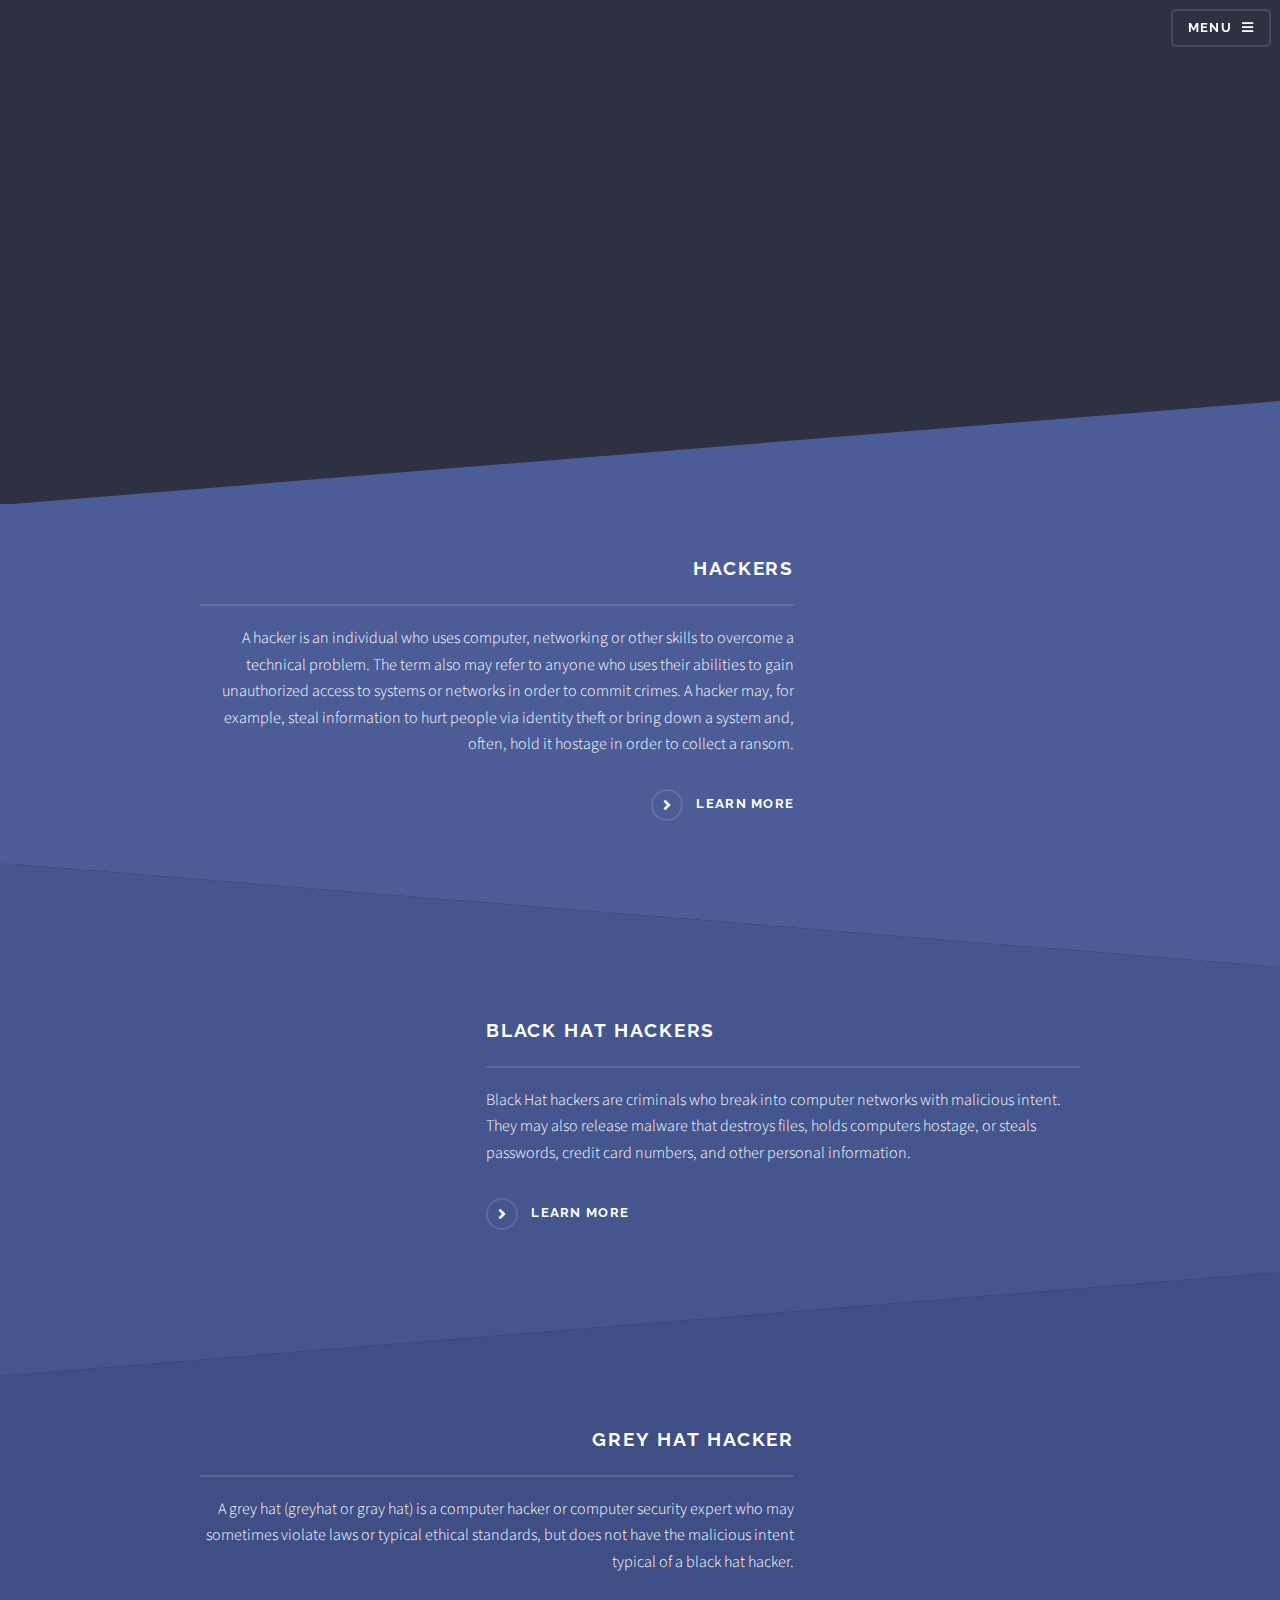
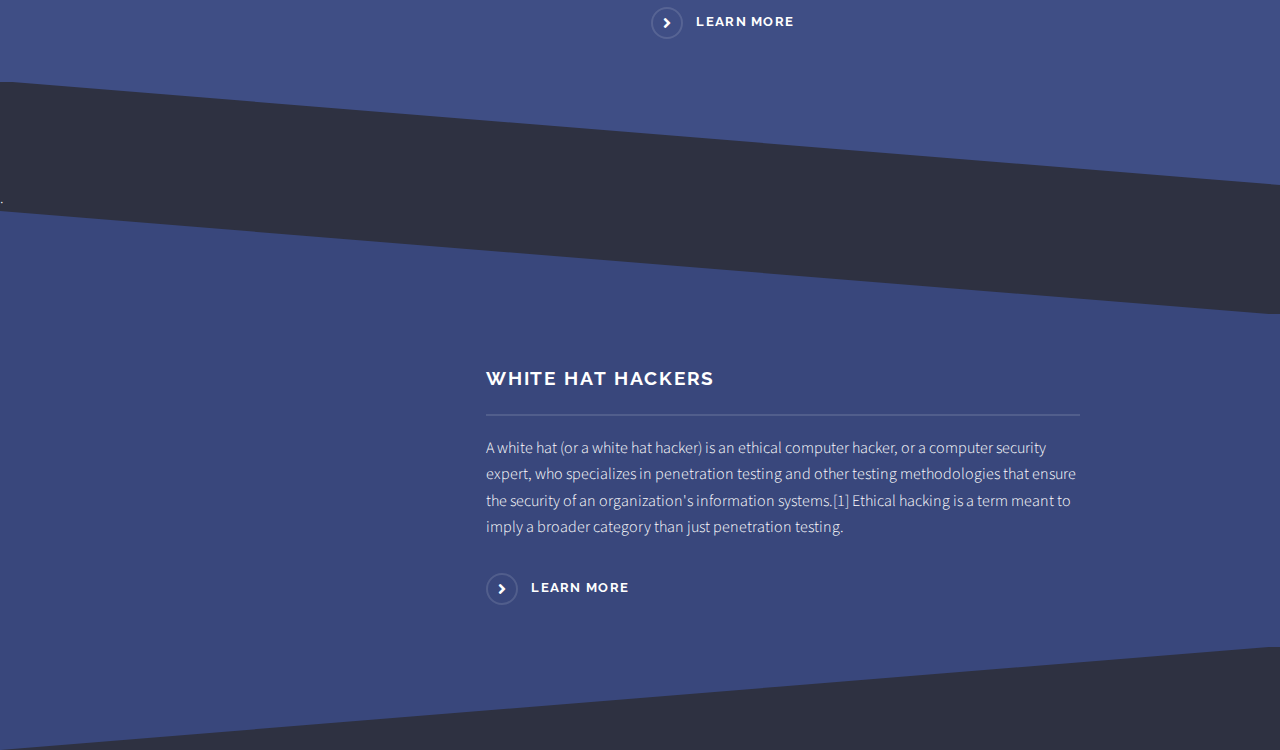
==== commit 7531bdf3: "Update index.html" ====
--- a/index.html
+++ b/index.html
@@ -1,12 +1,8 @@
 <!DOCTYPE HTML>
-<!--
-	Solid State by HTML5 UP
-	html5up.net | @ajlkn
-	Free for personal and commercial use under the CCA 3.0 license (html5up.net/license)
--->
 <html>
 	<head>
-		<title>Portfolio</title>
+		<title>Munseer</title>
+                <link rel="icon" href="icon.ico">
 		<meta charset="utf-8" />
 		<meta name="viewport" content="width=device-width, initial-scale=1, user-scalable=no" />
 		<link rel="stylesheet" href="assets/css/main.css" />
@@ -31,8 +27,8 @@
 							<h2>Menu</h2>
 							<ul class="links">
 								<li><a href="index.html">Home</a></li>
-								<li><a href="#">Hacking Methods</a></li>
-								<li><a href="#">Python</a></li>
+								<li><a href="generic.html">Hacking Methods</a></li>
+								<li><a href="https://www.w3schools.com/python/python_intro.asp">Python</a></li>
 								<li><a href="#">Log In</a></li>
 								<li><a href="#">Sign Up</a></li>
 							</ul>
@@ -55,7 +51,7 @@
 						<!-- One -->
 							<section id="one" class="wrapper spotlight style1">
 								<div class="inner">
-									<a href="#" class="image"><img src="images/hacker.jpg" alt="" /></a>
+									<a href="#" class="image"><img src="hacker.jpg" alt="" /></a>
 									<div class="content">
 										<h2 class="major">Hackers</h2>
 										<p>A hacker is an individual who uses computer, networking or other skills to overcome a technical problem. The term also may refer to anyone who uses their abilities to gain unauthorized access to systems or networks in order to commit crimes. A hacker may, for example, steal information to hurt people via identity theft or bring down a system and, often, hold it hostage in order to collect a ransom.</p>
@@ -67,7 +63,7 @@
 						<!-- Two -->
 							<section id="two" class="wrapper alt spotlight style2">
 								<div class="inner">
-									<a href="#" class="image"><img src="images/black.jpeg" alt="" /></a>
+									<a href="#" class="image"><img src="black.jpeg" alt="" /></a>
 									<div class="content">
 										<h2 class="major">Black Hat Hackers</h2>
 										<p>Black Hat hackers are criminals who break into computer networks with malicious intent. They may also release malware that destroys files, holds computers hostage, or steals passwords, credit card numbers, and other personal information.</p>
@@ -79,7 +75,7 @@
 						<!-- Three -->
 							<section id="three" class="wrapper spotlight style3">
 								<div class="inner">
-									<a href="#" class="image"><img src="images/grey1.jpeg" alt="" /></a>
+									<a href="#" class="image"><img src="grey1.jpeg" alt="" /></a>
 									<div class="content">
 										<h2 class="major">Grey Hat Hacker</h2>
 										<p>A grey hat (greyhat or gray hat) is a computer hacker or computer security expert who may sometimes violate laws or typical ethical standards, but does not have the malicious intent typical of a black hat hacker.</p>
@@ -88,10 +84,10 @@
 								</div>
 							</section>
 
-      <!-- four -->
+      <!-- four -->.                          <!-- four -->
 							<section id="four" class="wrapper alt spotlight style4">
 								<div class="inner">
-									<a href="#" class="image"><img src="images/white1.jpeg" alt="" /></a>
+									<a href="#" class="image"><img src="white1.jpeg" alt="" /></a>
 									<div class="content">
 										<h2 class="major">White Hat Hackers</h2>
 										<p>A white hat (or a white hat hacker) is an ethical computer hacker, or a computer security expert, who specializes in penetration testing and other testing methodologies that ensure the security of an organization's information systems.[1] Ethical hacking is a term meant to imply a broader category than just penetration testing.</p>
